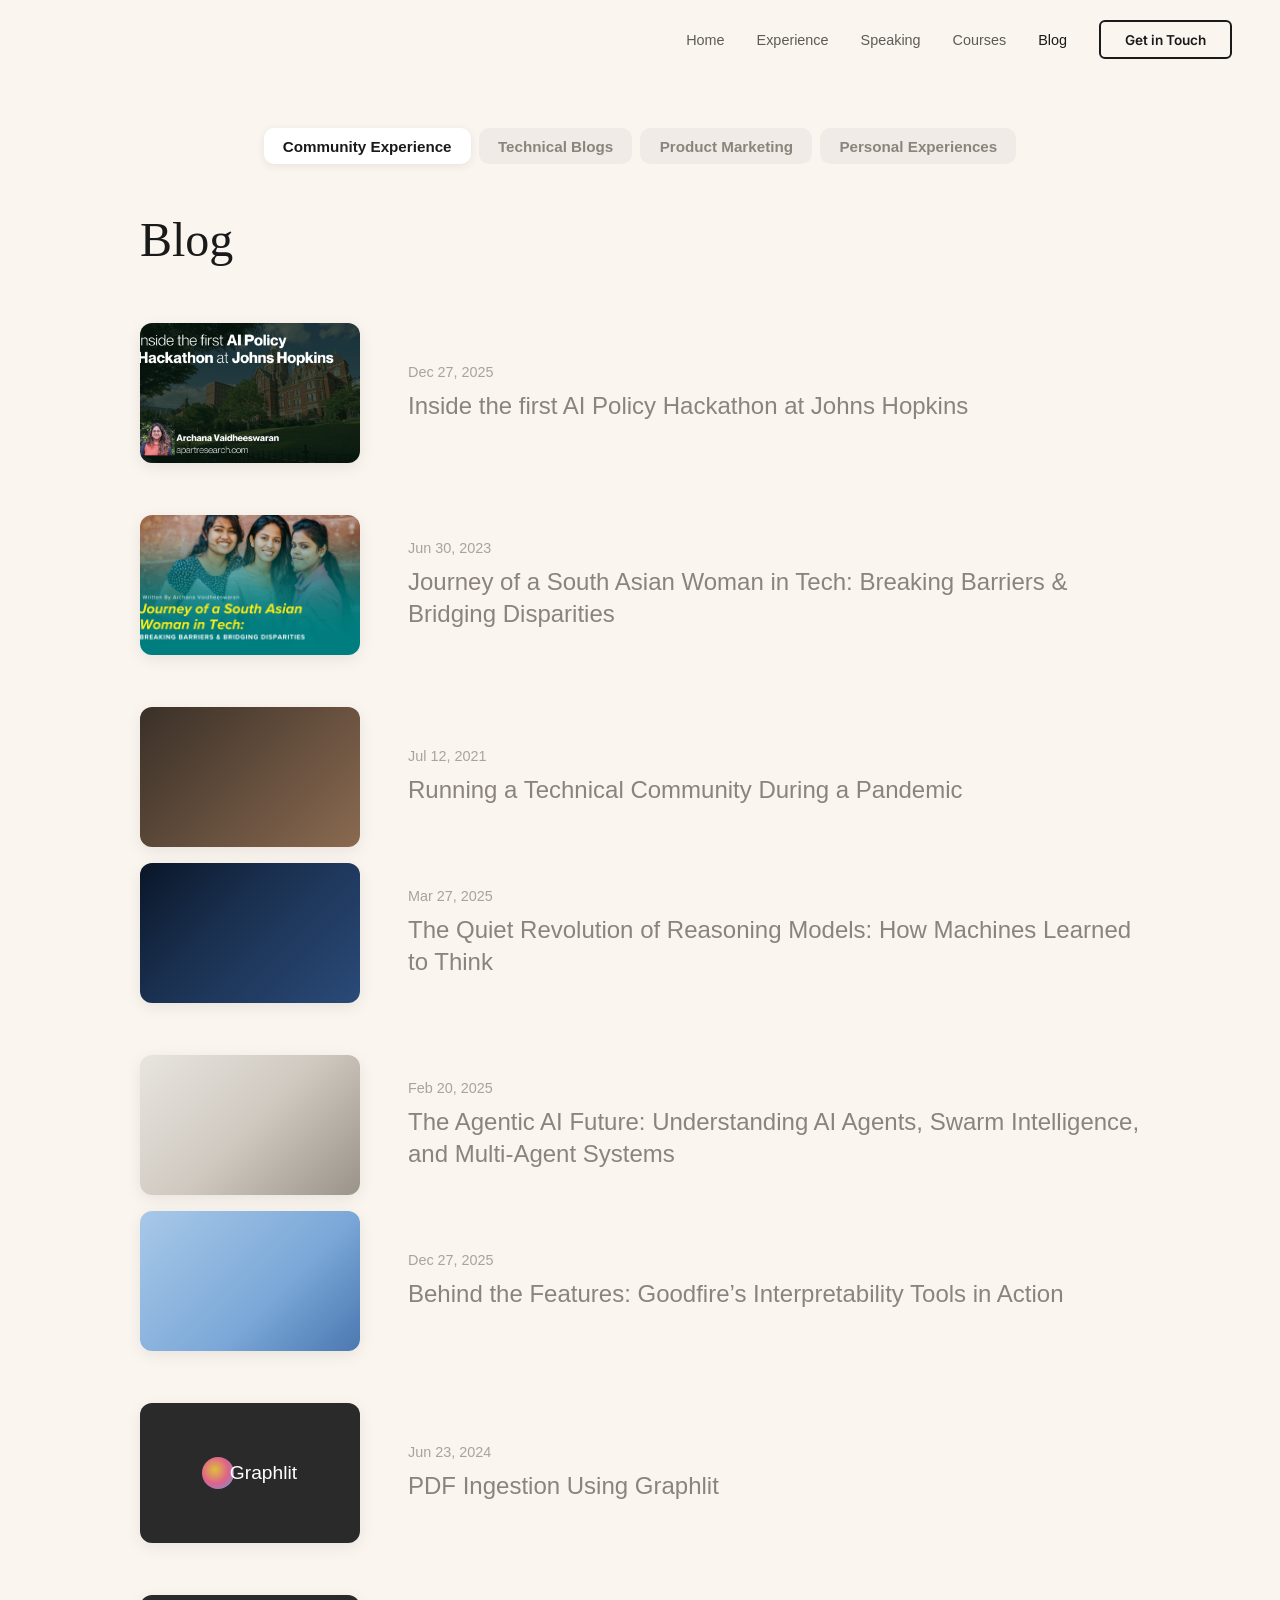
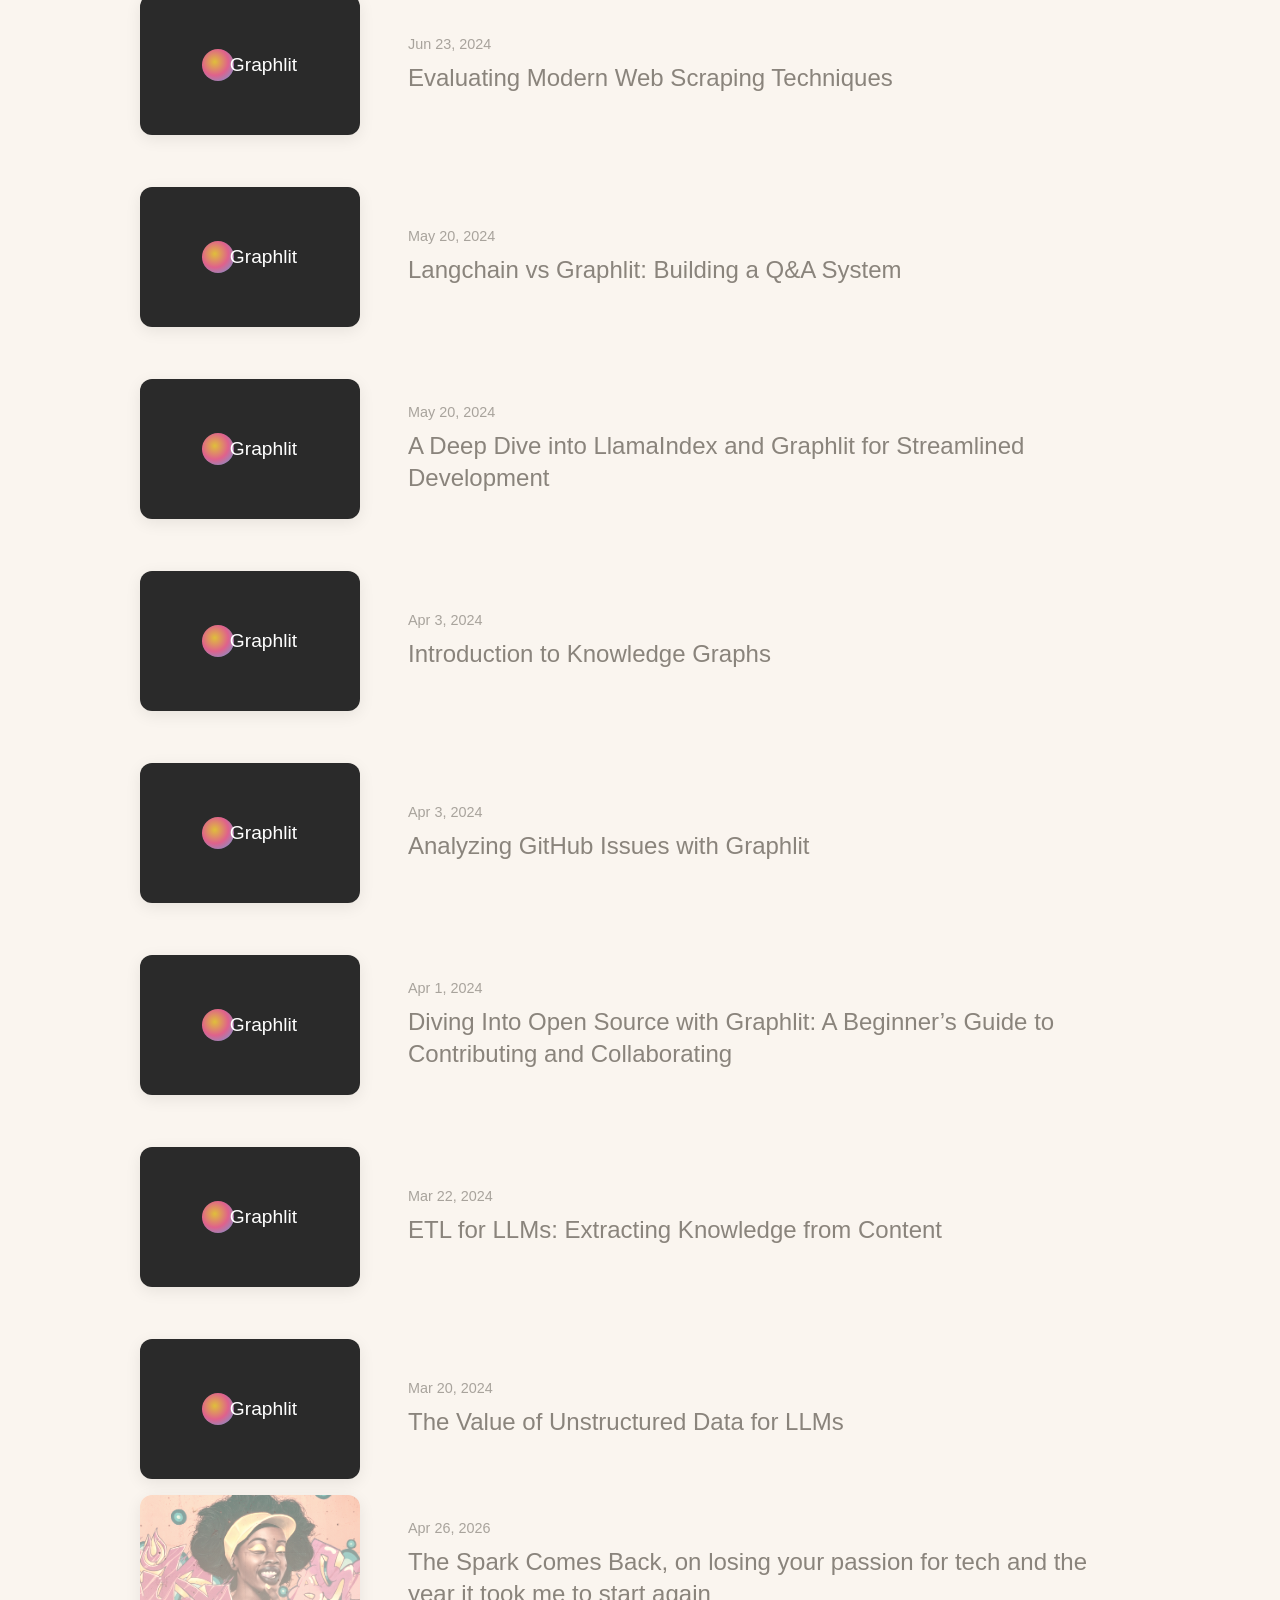
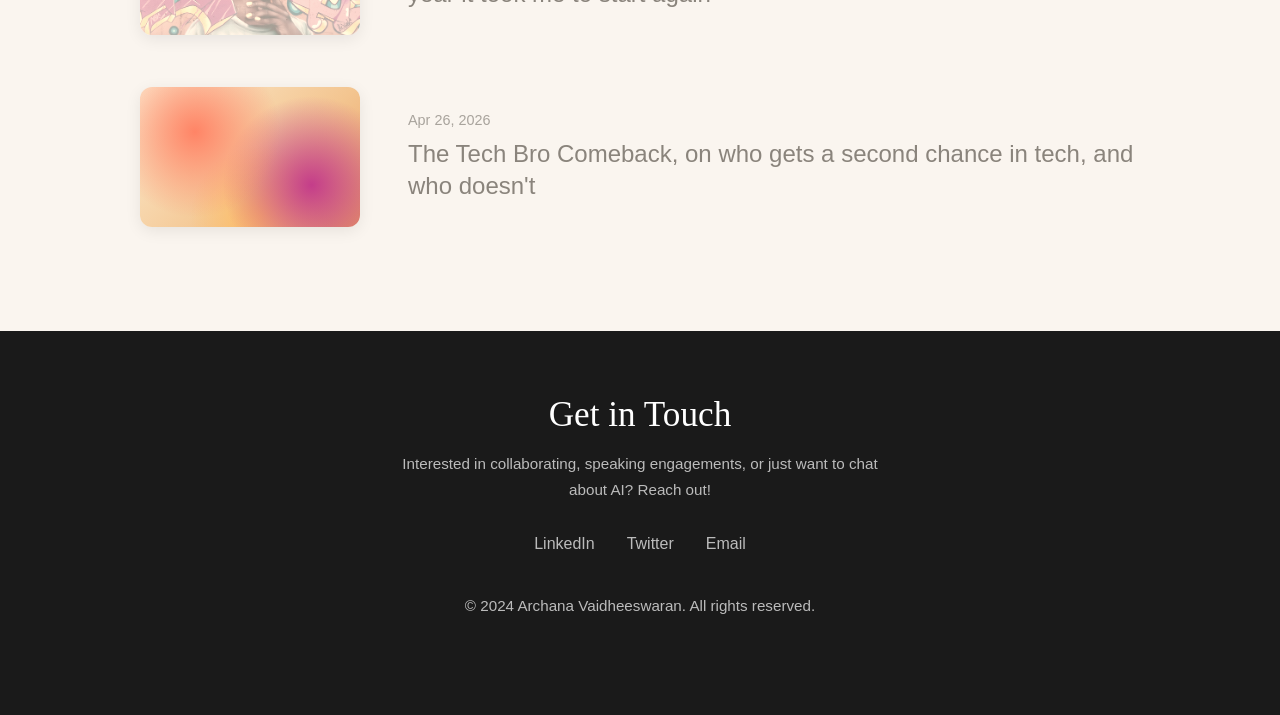
==== blog/index.html @ 6f227dc5 "Add 'The Spark Comes Back' personal essay with faded Rihanna bg - New blog post at /blog/the-spark-c" ====
<!DOCTYPE html>
<html lang="en">
<head>
  <meta charset="UTF-8" />
  <meta name="viewport" content="width=device-width, initial-scale=1.0" />
  <title>Blog — Archana Vaidheeswaran</title>
  <link rel="preconnect" href="https://fonts.googleapis.com" />
  <link rel="preconnect" href="https://fonts.gstatic.com" crossorigin />
  <link rel="preconnect" href="https://api.fontshare.com" crossorigin />
  <link href="https://fonts.googleapis.com/css2?family=Inter:wght@300;400;500;600;700&display=swap" rel="stylesheet" />
  <link href="https://api.fontshare.com/v2/css?f[]=satoshi@400,500,700&f[]=recoleta@400,500&display=swap" rel="stylesheet" />
  <link rel="stylesheet" href="../styles.css" />
</head>
<body>

  <!-- ========== NAVBAR ========== -->
  <nav class="navbar">
    <div class="nav-links">
      <a href="../index.html#home">Home</a>
      <a href="../index.html#experience">Experience</a>
      <a href="../speaking/">Speaking</a>
      <a href="../courses/">Courses</a>
      <a href="./" class="active">Blog</a>
    </div>
    <a href="../index.html#contact" class="nav-cta">Get in Touch</a>
  </nav>

  <!-- ========== BLOG ========== -->
  <section id="blog" class="blog-section blog-page">
    <div class="blog-inner">

      <!-- Category tabs -->
      <div class="blog-tabs">
        <button class="blog-tab active" data-category="community">Community Experience</button>
        <button class="blog-tab" data-category="technical">Technical Blogs</button>
        <button class="blog-tab" data-category="product">Product Marketing</button>
        <button class="blog-tab" data-category="personal">Personal Experiences</button>
      </div>

      <h1 class="section-title blog-title">Blog</h1>

      <!-- COMMUNITY EXPERIENCE -->
      <div class="blog-list blog-category" data-category="community">
        <a href="./inside-the-first-ai-policy-hackathon-at-johns-hopkins/" class="blog-item">
          <div class="blog-thumb blog-thumb-1" style="background-image: url('../images/blog/ai_policy/1.avif'); background-size: cover; background-position: center;"></div>
          <div class="blog-content">
            <div class="blog-date">Dec 27, 2025</div>
            <h3 class="blog-heading">Inside the first AI Policy Hackathon at Johns Hopkins</h3>
          </div>
        </a>
        <a href="./south-asian-woman-in-tech/" class="blog-item">
          <div class="blog-thumb blog-thumb-2" style="background-image: url('../images/blog/southasian/1.avif'); background-size: cover; background-position: center;"></div>
          <div class="blog-content">
            <div class="blog-date">Jun 30, 2023</div>
            <h3 class="blog-heading">Journey of a South Asian Woman in Tech: Breaking Barriers &amp; Bridging Disparities</h3>
          </div>
        </a>
        <a href="https://www.varchana.com/blog/running-a-technical-community-during-a-pandemic" target="_blank" rel="noopener" class="blog-item">
          <div class="blog-thumb blog-thumb-5"></div>
          <div class="blog-content">
            <div class="blog-date">Jul 12, 2021</div>
            <h3 class="blog-heading">Running a Technical Community During a Pandemic</h3>
          </div>
        </a>
      </div>

      <!-- TECHNICAL BLOGS -->
      <div class="blog-list blog-category" data-category="technical" hidden>
        <a href="#" class="blog-item">
          <div class="blog-thumb blog-thumb-tech-1"></div>
          <div class="blog-content">
            <div class="blog-date">Mar 27, 2025</div>
            <h3 class="blog-heading">The Quiet Revolution of Reasoning Models: How Machines Learned to Think</h3>
          </div>
        </a>
        <a href="#" class="blog-item">
          <div class="blog-thumb blog-thumb-tech-2"></div>
          <div class="blog-content">
            <div class="blog-date">Feb 20, 2025</div>
            <h3 class="blog-heading">The Agentic AI Future: Understanding AI Agents, Swarm Intelligence, and Multi-Agent Systems</h3>
          </div>
        </a>
      </div>

      <!-- PRODUCT MARKETING -->
      <div class="blog-list blog-category" data-category="product" hidden>
        <a href="#" class="blog-item">
          <div class="blog-thumb blog-thumb-goodfire"></div>
          <div class="blog-content">
            <div class="blog-date">Dec 27, 2025</div>
            <h3 class="blog-heading">Behind the Features: Goodfire&rsquo;s Interpretability Tools in Action</h3>
          </div>
        </a>
        <a href="#" class="blog-item">
          <div class="blog-thumb blog-thumb-graphlit"></div>
          <div class="blog-content">
            <div class="blog-date">Jun 23, 2024</div>
            <h3 class="blog-heading">PDF Ingestion Using Graphlit</h3>
          </div>
        </a>
        <a href="#" class="blog-item">
          <div class="blog-thumb blog-thumb-graphlit"></div>
          <div class="blog-content">
            <div class="blog-date">Jun 23, 2024</div>
            <h3 class="blog-heading">Evaluating Modern Web Scraping Techniques</h3>
          </div>
        </a>
        <a href="#" class="blog-item">
          <div class="blog-thumb blog-thumb-graphlit"></div>
          <div class="blog-content">
            <div class="blog-date">May 20, 2024</div>
            <h3 class="blog-heading">Langchain vs Graphlit: Building a Q&amp;A System</h3>
          </div>
        </a>
        <a href="#" class="blog-item">
          <div class="blog-thumb blog-thumb-graphlit"></div>
          <div class="blog-content">
            <div class="blog-date">May 20, 2024</div>
            <h3 class="blog-heading">A Deep Dive into LlamaIndex and Graphlit for Streamlined Development</h3>
          </div>
        </a>
        <a href="#" class="blog-item">
          <div class="blog-thumb blog-thumb-graphlit"></div>
          <div class="blog-content">
            <div class="blog-date">Apr 3, 2024</div>
            <h3 class="blog-heading">Introduction to Knowledge Graphs</h3>
          </div>
        </a>
        <a href="#" class="blog-item">
          <div class="blog-thumb blog-thumb-graphlit"></div>
          <div class="blog-content">
            <div class="blog-date">Apr 3, 2024</div>
            <h3 class="blog-heading">Analyzing GitHub Issues with Graphlit</h3>
          </div>
        </a>
        <a href="#" class="blog-item">
          <div class="blog-thumb blog-thumb-graphlit"></div>
          <div class="blog-content">
            <div class="blog-date">Apr 1, 2024</div>
            <h3 class="blog-heading">Diving Into Open Source with Graphlit: A Beginner&rsquo;s Guide to Contributing and Collaborating</h3>
          </div>
        </a>
        <a href="#" class="blog-item">
          <div class="blog-thumb blog-thumb-graphlit"></div>
          <div class="blog-content">
            <div class="blog-date">Mar 22, 2024</div>
            <h3 class="blog-heading">ETL for LLMs: Extracting Knowledge from Content</h3>
          </div>
        </a>
        <a href="#" class="blog-item">
          <div class="blog-thumb blog-thumb-graphlit"></div>
          <div class="blog-content">
            <div class="blog-date">Mar 20, 2024</div>
            <h3 class="blog-heading">The Value of Unstructured Data for LLMs</h3>
          </div>
        </a>
      </div>

      <!-- PERSONAL EXPERIENCES -->
      <div class="blog-list blog-category" data-category="personal" hidden>
        <a href="./the-spark-comes-back/" class="blog-item">
          <div class="blog-thumb blog-thumb-rihanna"></div>
          <div class="blog-content">
            <div class="blog-date">Apr 26, 2026</div>
            <h3 class="blog-heading">The Spark Comes Back, on losing your passion for tech and the year it took me to start again</h3>
          </div>
        </a>
        <a href="./the-tech-bro-comeback/" class="blog-item">
          <div class="blog-thumb blog-thumb-techbro"></div>
          <div class="blog-content">
            <div class="blog-date">Apr 26, 2026</div>
            <h3 class="blog-heading">The Tech Bro Comeback, on who gets a second chance in tech, and who doesn't</h3>
          </div>
        </a>
      </div>

    </div>
  </section>

  <!-- ========== FOOTER ========== -->
  <footer id="contact" class="footer">
    <div class="footer-inner">
      <h2>Get in Touch</h2>
      <p>Interested in collaborating, speaking engagements, or just want to chat about AI? Reach out!</p>
      <div class="footer-links">
        <a href="#">LinkedIn</a>
        <a href="#">Twitter</a>
        <a href="#">Email</a>
      </div>
      <p class="footer-copy">&copy; 2024 Archana Vaidheeswaran. All rights reserved.</p>
    </div>
  </footer>

  <script>
    // Blog category tab switching
    (function () {
      const tabs = document.querySelectorAll('.blog-tab');
      const lists = document.querySelectorAll('.blog-category');
      tabs.forEach(tab => {
        tab.addEventListener('click', () => {
          const cat = tab.dataset.category;
          tabs.forEach(t => t.classList.toggle('active', t === tab));
          lists.forEach(list => {
            if (list.dataset.category === cat) {
              list.removeAttribute('hidden');
            } else {
              list.setAttribute('hidden', '');
            }
          });
        });
      });
    })();
  </script>
</body>
</html>
---- styles.css ----
/* ===========================
   RESET & BASE
   =========================== */
*, *::before, *::after {
  margin: 0;
  padding: 0;
  box-sizing: border-box;
}

:root {
  --font-serif: 'Recoleta', Georgia, serif;
  --font-sans: 'Satoshi', -apple-system, BlinkMacSystemFont, sans-serif;
  --font-ui: 'Inter', -apple-system, BlinkMacSystemFont, sans-serif;
  --color-dark: #1a1a1a;
  --color-text: #555;
  --color-light: #f5f0eb;
  --color-white: #fff;
  --color-purple: #e8d5f5;
  --color-blue: #d5eaf5;
  --color-peach: #f5e0d5;
  --color-green: #d5f5e0;
  --radius: 24px;
  --radius-sm: 16px;
}

html {
  scroll-behavior: smooth;
  font-size: 16px;
}

body {
  font-family: var(--font-sans);
  color: var(--color-dark);
  background: var(--color-white);
  overflow-x: hidden;
  -webkit-font-smoothing: antialiased;
}

h1, h2, h3 {
  font-family: var(--font-serif);
  font-weight: 400;
}

a {
  text-decoration: none;
  color: inherit;
}

img {
  max-width: 100%;
  height: auto;
  display: block;
}

/* ===========================
   NAVBAR
   =========================== */
.navbar {
  position: fixed;
  top: 0;
  left: 0;
  right: 0;
  z-index: 1000;
  display: flex;
  align-items: center;
  justify-content: flex-end;
  gap: 2rem;
  padding: 1.25rem 3rem;
  background: transparent;
  backdrop-filter: none;
  -webkit-backdrop-filter: none;
  border-bottom: none;
  transition: background 0.3s ease, backdrop-filter 0.3s ease, box-shadow 0.3s ease;
}

.navbar.scrolled {
  background: rgba(250, 245, 239, 0.92);
  backdrop-filter: blur(20px);
  -webkit-backdrop-filter: blur(20px);
}

.nav-links {
  display: flex;
  gap: 2rem;
}

.nav-links a {
  font-size: 0.9rem;
  font-weight: 500;
  color: var(--color-dark);
  opacity: 0.7;
  transition: opacity 0.3s;
}

.nav-links a:hover,
.nav-links a.active {
  opacity: 1;
}

.nav-cta {
  font-family: var(--font-ui);
  font-size: 0.85rem;
  font-weight: 600;
  padding: 0.6rem 1.5rem;
  border: 2px solid var(--color-dark);
  border-radius: 6px;
  transition: all 0.3s;
}

.nav-cta:hover {
  background: var(--color-dark);
  color: var(--color-white);
}

/* ===========================
   HERO
   =========================== */
.hero {
  position: relative;
  display: flex;
  align-items: center;
  justify-content: center;
  min-height: 100vh;
  padding: 10rem 3rem 6rem;
  background: radial-gradient(ellipse at 65% 50%, #fdf6ee 0%, #f7e9d8 45%, #eddcc8 100%);
  overflow: hidden;
}

.hero-blob {
  position: absolute;
  top: 50%;
  left: 50%;
  width: 520px;
  height: 520px;
  background: radial-gradient(circle at 35% 35%, #1a1a1a 0%, #2a2a2a 45%, rgba(26,26,26,0.6) 70%, rgba(26,26,26,0) 100%);
  border-radius: 50%;
  filter: blur(90px);
  opacity: 0.22;
  pointer-events: none;
  z-index: 0;
  animation: blob-drift 18s ease-in-out infinite;
  will-change: transform;
}

@keyframes blob-drift {
  0%   { transform: translate(-60%, -55%) scale(1); }
  20%  { transform: translate(-20%, -75%) scale(1.1); }
  40%  { transform: translate(-85%, -30%) scale(0.95); }
  60%  { transform: translate(-10%, -25%) scale(1.15); }
  80%  { transform: translate(-75%, -80%) scale(1); }
  100% { transform: translate(-60%, -55%) scale(1); }
}

.hero-inner {
  position: relative;
  z-index: 1;
  max-width: 1180px;
  width: 100%;
  display: flex;
  align-items: center;
  gap: 5rem;
}

.hero-text {
  flex: 1;
  min-width: 0;
}

.hero-text h1 {
  font-size: 3.2rem;
  line-height: 1.15;
  margin-bottom: 1.75rem;
  color: var(--color-dark);
}

.hero-bio {
  font-size: 1.02rem;
  line-height: 1.75;
  color: #6a645c;
  margin-bottom: 1.25rem;
  max-width: 560px;
}

.hero-bio strong {
  color: var(--color-dark);
  font-weight: 600;
}

.hero-photo-wrapper {
  flex-shrink: 0;
}

.hero-photo-card {
  position: relative;
  width: 320px;
  background: var(--color-white);
  border-radius: var(--radius);
  padding: 10px;
  box-shadow: 0 24px 64px rgba(0,0,0,0.10), 0 4px 16px rgba(0,0,0,0.05);
}

.hero-photo {
  width: 100%;
  height: 400px;
  object-fit: cover;
  object-position: center top;
  border-radius: var(--radius-sm);
  display: block;
}

.status-badge {
  position: absolute;
  bottom: 22px;
  right: 18px;
  display: flex;
  align-items: center;
  gap: 0.45rem;
  padding: 0.45rem 0.9rem;
  background: var(--color-white);
  border-radius: 20px;
  font-size: 0.8rem;
  font-weight: 500;
  color: var(--color-dark);
  box-shadow: 0 4px 18px rgba(0,0,0,0.12);
  white-space: nowrap;
}

.status-dot {
  width: 9px;
  height: 9px;
  background: #2ecc71;
  border-radius: 50%;
  display: inline-block;
  flex-shrink: 0;
  animation: pulse-dot 2s infinite;
}

@keyframes pulse-dot {
  0%, 100% { opacity: 1; transform: scale(1); }
  50% { opacity: 0.6; transform: scale(1.3); }
}

/* ===========================
   LOGO MARQUEE
   =========================== */
.logo-marquee {
  padding: 3rem 0 2.5rem;
  background: linear-gradient(180deg, #ede0d4 0%, #f5f0eb 100%);
  overflow: hidden;
}

.marquee-heading {
  text-align: center;
  font-family: var(--font-sans);
  font-size: 0.85rem;
  font-weight: 600;
  letter-spacing: 0.12em;
  text-transform: uppercase;
  color: #888;
  margin-bottom: 2rem;
}

.marquee-track {
  display: flex;
  width: max-content;
  animation: marquee-scroll 35s linear infinite;
}

.marquee-logos {
  display: flex;
  align-items: center;
  gap: 4rem;
  padding: 0 2rem;
}

.marquee-logos img {
  height: 50px;
  width: auto;
  opacity: 0.6;
  filter: grayscale(30%);
  transition: opacity 0.3s;
}

.marquee-logos img.logo-lg {
  height: 80px;
}

.marquee-logos img:hover {
  opacity: 1;
  filter: grayscale(0);
}

@keyframes marquee-scroll {
  0% { transform: translateX(0); }
  100% { transform: translateX(-50%); }
}

/* ===========================
   SECTION TITLE
   =========================== */
.section-title {
  text-align: center;
  font-size: 2.8rem;
  margin-bottom: 3rem;
  color: var(--color-dark);
}

/* ===========================
   EXPERIENCE SECTION
   =========================== */
.experience-section {
  padding: 6rem 3rem;
  background: #faf5ef;
}

.experience-inner {
  max-width: 1000px;
  margin: 0 auto;
}

.experience-title {
  text-align: left;
  font-size: 3rem;
  margin-bottom: 3rem;
}

.experience-list {
  display: flex;
  flex-direction: column;
}

.experience-row {
  display: flex;
  justify-content: space-between;
  align-items: center;
  gap: 2rem;
  padding: 1.75rem 0;
  border-bottom: 1px solid rgba(0, 0, 0, 0.08);
}

.experience-row:first-child {
  border-top: 1px solid rgba(0, 0, 0, 0.08);
}

.experience-role {
  font-family: var(--font-serif);
  font-size: 1.9rem;
  font-weight: 400;
  color: #8a847c;
  line-height: 1.2;
}

.experience-company {
  text-align: right;
}

.company-name {
  font-family: var(--font-serif);
  font-size: 1.9rem;
  font-weight: 400;
  color: #8a847c;
  line-height: 1.2;
}

.company-date {
  font-family: var(--font-sans);
  font-size: 0.85rem;
  color: #b3ada5;
  margin-top: 0.4rem;
}

/* ===========================
   AWARDS SECTION
   =========================== */
.awards-section {
  padding: 5rem 3rem;
  background: #f2f2f2;
}

.awards-grid {
  display: grid;
  grid-template-columns: repeat(3, 1fr);
  gap: 1.5rem;
  max-width: 1080px;
  margin: 0 auto;
}

.award-card {
  background: var(--color-white);
  border-radius: 22px;
  padding: 1.25rem 1.25rem 1.75rem;
  box-shadow: 0 2px 18px rgba(0,0,0,0.06);
  transition: transform 0.4s cubic-bezier(0.25, 0.46, 0.45, 0.94), box-shadow 0.4s;
  display: flex;
  flex-direction: column;
}

.award-card:hover {
  transform: translateY(-4px);
  box-shadow: 0 8px 30px rgba(0,0,0,0.1);
}

.award-img-wrapper {
  border-radius: 16px;
  overflow: hidden;
  margin-bottom: 1.5rem;
}

.award-img-wrapper img {
  width: 100%;
  height: 240px;
  object-fit: cover;
  transition: transform 0.5s;
}

.award-card:hover .award-img-wrapper img {
  transform: scale(1.03);
}

.award-card h3 {
  font-family: var(--font-serif);
  font-size: 1.7rem;
  font-weight: 400;
  margin-bottom: 1rem;
  line-height: 1.2;
  padding: 0 0.25rem;
  color: var(--color-dark);
}

.award-card p {
  font-family: var(--font-sans);
  font-size: 0.95rem;
  font-weight: 400;
  line-height: 1.6;
  color: #888;
  margin-bottom: 1.5rem;
  padding: 0 0.25rem;
  flex: 1;
}

.btn-dark {
  display: inline-block;
  padding: 0.6rem 1.4rem;
  background: var(--color-dark);
  color: var(--color-white);
  border-radius: 8px;
  font-family: var(--font-ui);
  font-size: 0.8rem;
  font-weight: 600;
  transition: all 0.3s;
  margin: 0 0.25rem;
}

.btn-dark:hover {
  background: #333;
  transform: translateY(-2px);
}

/* ===========================
   STACKING CARDS SECTION
   =========================== */
.stacking-section {
  padding: 6rem 0 2rem;
  position: relative;
}

.stacking-cards {
  max-width: 1100px;
  margin: 0 auto;
  position: relative;
}

/* Each card gets generous margin-bottom so there is enough scroll distance
   for the card to "live" at its sticky position before the next card arrives */
.stack-card {
  position: sticky;
  padding: 0 3rem;
  margin-bottom: 20vh;
  transform-origin: center top;
  will-change: transform, opacity;
}

/* Last card rests normally */
.stack-card:last-child {
  margin-bottom: 4rem;
}

/* Each subsequent card sticks slightly lower, peeking below the previous.
   Higher data-index = higher z-index so later cards overlap earlier ones. */
.stack-card[data-index="0"] { z-index: 4; top: 80px; }
.stack-card[data-index="1"] { z-index: 5; top: 110px; }
.stack-card[data-index="2"] { z-index: 6; top: 140px; }
.stack-card[data-index="3"] { z-index: 7; top: 170px; }

.stack-card-inner {
  border-radius: var(--radius);
  padding: 3rem;
  min-height: 380px;
  display: flex;
  align-items: center;
  box-shadow: 0 10px 50px rgba(0,0,0,0.08), 0 2px 12px rgba(0,0,0,0.04);
  /* JS drives transform/opacity via rAF, but we want smooth interpolation */
  transition: box-shadow 0.3s;
}

.stack-card:hover .stack-card-inner {
  box-shadow: 0 16px 60px rgba(0,0,0,0.12), 0 4px 16px rgba(0,0,0,0.06);
}

.card-purple {
  background: linear-gradient(135deg, #e8d5f5 0%, #d9c2ea 50%, #c9aedd 100%);
}

.card-blue {
  background: linear-gradient(135deg, #d5eaf5 0%, #bddcef 50%, #a8ceea 100%);
}

.card-peach {
  background: linear-gradient(135deg, #f5e0d5 0%, #f0d0c0 50%, #ebc0ab 100%);
}

.card-green {
  background: linear-gradient(135deg, #d5f5e0 0%, #bde8cc 50%, #a5dbb8 100%);
}

.stack-card-content {
  display: flex;
  gap: 3rem;
  align-items: center;
  width: 100%;
}

.stack-card-text {
  flex: 1;
}

.stack-card-text h3 {
  font-size: 1.8rem;
  margin-bottom: 1rem;
}

.stack-card-text p {
  font-size: 0.95rem;
  line-height: 1.7;
  color: rgba(26, 26, 26, 0.7);
  margin-bottom: 1.5rem;
  max-width: 420px;
}

.stack-card-media {
  flex-shrink: 0;
  width: 380px;
}

.newsletter-img-placeholder {
  border-radius: var(--radius-sm);
  overflow: hidden;
  margin-bottom: 1.25rem;
  box-shadow: 0 8px 30px rgba(0,0,0,0.1);
}

.newsletter-img-placeholder img {
  width: 100%;
  height: 220px;
  object-fit: cover;
}

.newsletter-stats {
  display: flex;
  gap: 2.5rem;
  align-items: flex-end;
}

.stat {
  display: flex;
  flex-direction: column;
}

.stat-number {
  font-size: 2.2rem;
  font-weight: 700;
  color: var(--color-dark);
  line-height: 1;
}

.stat-label {
  font-size: 0.85rem;
  color: var(--color-text);
  margin-top: 0.25rem;
}

/* ===========================
   SPEAKING SECTION
   =========================== */
.speaking-section {
  padding: 5rem 3rem;
  background: var(--color-white);
}

.speaking-grid {
  display: grid;
  grid-template-columns: repeat(3, 1fr);
  gap: 2rem;
  max-width: 1100px;
  margin: 0 auto;
}

.speaking-card {
  border-radius: var(--radius);
  overflow: hidden;
  background: var(--color-white);
  box-shadow: 0 4px 20px rgba(0,0,0,0.06);
  transition: transform 0.4s cubic-bezier(0.25, 0.46, 0.45, 0.94), box-shadow 0.4s;
}

.speaking-card:hover {
  transform: translateY(-6px);
  box-shadow: 0 12px 40px rgba(0,0,0,0.1);
}

.speaking-card img {
  width: 100%;
  height: 200px;
  object-fit: cover;
}

.speaking-info {
  padding: 1.25rem;
}

.speaking-info h4 {
  font-family: var(--font-sans);
  font-size: 1rem;
  font-weight: 600;
  margin-bottom: 0.4rem;
  line-height: 1.3;
}

.speaking-info p {
  font-size: 0.85rem;
  color: var(--color-text);
}

/* ===========================
   HOMEPAGE SPEAKING (Horizontal timeline)
   =========================== */
.home-speaking {
  padding: 6rem 0 5rem;
  background: linear-gradient(180deg, #faf5ef 0%, #f0e3cf 100%);
  overflow: hidden;
}

.home-speaking-header {
  max-width: 1180px;
  margin: 0 auto 3rem;
  padding: 0 3rem;
  display: flex;
  align-items: flex-end;
  justify-content: space-between;
  gap: 2rem;
}

.home-speaking-header h2 {
  font-family: var(--font-serif);
  font-size: 2.8rem;
  font-weight: 400;
  line-height: 1.1;
  margin-bottom: 0.65rem;
  letter-spacing: -0.01em;
  color: var(--color-dark);
}

.home-speaking-sub {
  font-family: var(--font-sans);
  font-size: 1rem;
  line-height: 1.6;
  color: #6a645c;
  max-width: 520px;
}

.home-speaking-link {
  font-family: var(--font-ui);
  font-size: 0.85rem;
  font-weight: 500;
  letter-spacing: 0.02em;
  color: var(--color-dark);
  border-bottom: 2px solid var(--color-dark);
  padding-bottom: 3px;
  white-space: nowrap;
  transition: transform 0.3s ease, opacity 0.3s ease;
}

.home-speaking-link:hover {
  transform: translateX(4px);
  opacity: 0.75;
}

.home-speaking-scroller {
  position: relative;
  padding: 0 3rem;
  overflow-x: auto;
  overflow-y: hidden;
  scroll-snap-type: x proximity;
  -webkit-overflow-scrolling: touch;
  padding-bottom: 1.5rem;
}

.home-speaking-scroller::-webkit-scrollbar {
  height: 6px;
}

.home-speaking-scroller::-webkit-scrollbar-track {
  background: rgba(0, 0, 0, 0.05);
  border-radius: 3px;
  margin: 0 3rem;
}

.home-speaking-scroller::-webkit-scrollbar-thumb {
  background: rgba(31, 28, 24, 0.25);
  border-radius: 3px;
  transition: background 0.2s ease;
}

.home-speaking-scroller::-webkit-scrollbar-thumb:hover {
  background: rgba(31, 28, 24, 0.5);
}

.home-speaking-track {
  display: inline-flex;
  align-items: stretch;
  gap: 1.75rem;
  position: relative;
  padding: 4.5rem 0 1rem;
}

/* The horizontal rail running across the top of the cards */
.home-speaking-track::before {
  content: '';
  position: absolute;
  top: 38px;
  left: 0;
  right: 0;
  height: 2px;
  background: linear-gradient(90deg,
    #aae3b8 0%,
    #aacfe5 22%,
    #c4dccc 45%,
    #ccbfdf 65%,
    #f3d3b8 82%,
    #c5e1c2 100%);
  border-radius: 2px;
  opacity: 0.6;
  z-index: 1;
}

.htime-item {
  flex-shrink: 0;
  width: 360px;
  scroll-snap-align: start;
  display: flex;
  flex-direction: column;
  position: relative;
  text-decoration: none;
  color: inherit;
  transition: transform 0.3s ease;
}

.htime-item:hover {
  transform: translateY(-6px);
}

.htime-marker {
  position: absolute;
  top: -34px;
  left: 50%;
  transform: translateX(-50%);
  font-family: var(--font-serif);
  font-size: 1.3rem;
  font-weight: 500;
  background: #faf5ef;
  padding: 0 0.9rem;
  z-index: 3;
  color: var(--color-dark);
  letter-spacing: -0.01em;
}

.htime-node {
  position: absolute;
  top: 30px;
  left: 50%;
  transform: translateX(-50%);
  width: 16px;
  height: 16px;
  border-radius: 50%;
  background: #faf5ef;
  border: 3px solid var(--color-dark);
  box-shadow: 0 0 0 4px #faf5ef;
  z-index: 2;
  transition: background 0.3s ease, transform 0.3s ease;
}

.htime-item:hover .htime-node {
  background: var(--color-dark);
  transform: translateX(-50%) scale(1.15);
}

.htime-card {
  display: flex;
  flex-direction: column;
  flex: 1;
  background: linear-gradient(125deg, #f5f8f0 0%, #e3f0e1 55%, #c5e1c2 100%);
  border-radius: 24px;
  padding: 1.75rem;
  box-shadow: 0 8px 30px rgba(0, 0, 0, 0.06);
  transition: box-shadow 0.3s ease;
}

.htime-item:hover .htime-card {
  box-shadow: 0 16px 45px rgba(0, 0, 0, 0.12);
}

.htime-card--lavender { background: linear-gradient(120deg, #dac8eb 0%, #ccbfdf 40%, #c2c8d2 70%, #b5d3be 100%); }
.htime-card--peach    { background: linear-gradient(120deg, #fadbc1 0%, #f3d3b8 35%, #d8d8b8 70%, #c5dbb8 100%); }
.htime-card--mint     { background: linear-gradient(125deg, #b8edc7 0%, #aae3b8 50%, #9bd9aa 100%); }
.htime-card--lilac    { background: linear-gradient(120deg, #e2d3ea 0%, #ddd0e8 35%, #d3d4dd 65%, #c4dccc 100%); }
.htime-card--sky      { background: linear-gradient(125deg, #c5dff2 0%, #b8d8ec 50%, #aacfe5 100%); }

.htime-card-image {
  border-radius: 14px;
  overflow: hidden;
  height: 180px;
  margin-bottom: 1.25rem;
  box-shadow: 0 4px 14px rgba(0, 0, 0, 0.08);
}

.htime-card-image img {
  width: 100%;
  height: 100%;
  object-fit: cover;
  display: block;
  transition: transform 0.5s ease;
}

.htime-item:hover .htime-card-image img {
  transform: scale(1.04);
}

.htime-card h3 {
  font-family: var(--font-serif);
  font-size: 1.35rem;
  font-weight: 400;
  line-height: 1.25;
  color: var(--color-dark);
  margin-bottom: 0.7rem;
  letter-spacing: -0.01em;
}

.htime-card p {
  font-family: var(--font-sans);
  font-size: 0.88rem;
  line-height: 1.55;
  color: #4a463f;
  margin-bottom: 1.25rem;
  display: -webkit-box;
  -webkit-line-clamp: 3;
  -webkit-box-orient: vertical;
  overflow: hidden;
}

.htime-card-meta {
  display: flex;
  gap: 1.75rem;
  margin-top: auto;
  padding-top: 0.75rem;
  border-top: 1px solid rgba(31, 28, 24, 0.08);
  font-family: var(--font-sans);
}

.htime-card-meta > div {
  flex: 1;
}

.htime-card-meta span {
  font-size: 0.72rem;
  color: #6a645c;
  letter-spacing: 0.02em;
}

.htime-card-meta strong {
  display: block;
  margin-top: 0.2rem;
  font-family: var(--font-serif);
  font-size: 1.05rem;
  font-weight: 400;
  color: var(--color-dark);
  letter-spacing: -0.01em;
}

@media (max-width: 900px) {
  .home-speaking {
    padding: 4rem 0 3.5rem;
  }
  .home-speaking-header {
    padding: 0 1.5rem;
    flex-direction: column;
    align-items: flex-start;
    gap: 0.75rem;
    margin-bottom: 2rem;
  }
  .home-speaking-header h2 {
    font-size: 2rem;
  }
  .home-speaking-sub {
    font-size: 0.92rem;
  }
  .home-speaking-scroller {
    padding: 0 1.5rem;
    padding-bottom: 1rem;
  }
  .home-speaking-track {
    gap: 1.25rem;
    padding: 4rem 0 0.5rem;
  }
  .home-speaking-track::before {
    top: 32px;
  }
  .htime-item {
    width: 290px;
  }
  .htime-marker {
    font-size: 1.1rem;
    top: -28px;
  }
  .htime-node {
    top: 24px;
    width: 13px;
    height: 13px;
  }
  .htime-card {
    padding: 1.4rem;
    border-radius: 20px;
  }
  .htime-card-image {
    height: 150px;
  }
  .htime-card h3 {
    font-size: 1.15rem;
  }
  .htime-card p {
    font-size: 0.84rem;
  }
  .htime-card-meta strong {
    font-size: 0.95rem;
  }
}

/* ===========================
   COURSES PAGE (reuses .speaking-feature)
   =========================== */
.courses-stack {
  display: flex;
  flex-direction: column;
  gap: 2rem;
  margin-bottom: 3rem;
}

.courses-catalog-cta {
  margin-top: 1rem;
  padding: 3.5rem 2.5rem;
  background: linear-gradient(135deg, #1f1c18 0%, #3d3832 100%);
  color: #faf5ef;
  border-radius: 28px;
  text-align: center;
  box-shadow: 0 20px 50px -15px rgba(31, 28, 24, 0.25);
}

.courses-catalog-cta h3 {
  font-family: var(--font-serif);
  font-size: 2rem;
  font-weight: 400;
  line-height: 1.2;
  margin-bottom: 0.8rem;
  color: #faf5ef;
  letter-spacing: -0.01em;
}

.courses-catalog-cta p {
  font-family: var(--font-sans);
  font-size: 1rem;
  line-height: 1.65;
  color: rgba(250, 245, 239, 0.78);
  max-width: 560px;
  margin: 0 auto 2rem;
}

.courses-catalog-cta-btn {
  display: inline-block;
  font-family: var(--font-ui);
  font-size: 0.92rem;
  font-weight: 600;
  letter-spacing: 0.01em;
  padding: 1rem 2.25rem;
  background: #faf5ef;
  color: #1f1c18;
  border-radius: 100px;
  text-decoration: none;
  transition: transform 0.25s ease, box-shadow 0.25s ease, background 0.25s ease;
}

.courses-catalog-cta-btn:hover {
  background: #fff;
  transform: translateY(-2px);
  box-shadow: 0 12px 28px rgba(0, 0, 0, 0.3);
}

@media (max-width: 700px) {
  .courses-catalog-cta {
    padding: 2.5rem 1.75rem;
    border-radius: 22px;
  }
  .courses-catalog-cta h3 {
    font-size: 1.5rem;
  }
  .courses-catalog-cta p {
    font-size: 0.95rem;
    margin-bottom: 1.5rem;
  }
  .courses-catalog-cta-btn {
    padding: 0.85rem 1.75rem;
    font-size: 0.85rem;
  }
}

/* ===========================
   SPEAKING & OUTREACH (dedicated page)
   =========================== */
.speaking-feature-section {
  padding: 8rem 3rem 6rem;
  background: #faf5ef;
  min-height: 100vh;
}

.speaking-feature-inner {
  max-width: 1180px;
  margin: 0 auto;
}

.speaking-feature-heading {
  font-family: var(--font-serif);
  font-size: 3rem;
  font-weight: 400;
  color: var(--color-dark);
  margin-bottom: 3rem;
  letter-spacing: -0.01em;
}

/* ---- Timeline structure ---- */
.timeline-intro {
  font-family: var(--font-sans);
  font-size: 1.05rem;
  line-height: 1.7;
  color: #6a645c;
  max-width: 580px;
  margin: -1.5rem 0 4rem;
}

.timeline {
  list-style: none;
  padding: 0;
  margin: 0;
  position: relative;
}

/* The vertical rail running down the left */
.timeline::before {
  content: '';
  position: absolute;
  left: 80px;
  top: 12px;
  bottom: 12px;
  width: 2px;
  background: linear-gradient(180deg,
    #9bd9aa 0%,
    #aacfe5 22%,
    #c4dccc 42%,
    #b5d3be 58%,
    #d8d8b8 78%,
    #c5e1c2 100%);
  border-radius: 2px;
  opacity: 0.55;
}

.timeline-group {
  display: grid;
  grid-template-columns: 160px 1fr;
  gap: 2.5rem;
  margin-bottom: 5rem;
  position: relative;
}

.timeline-group:last-child {
  margin-bottom: 0;
}

.timeline-year {
  font-family: var(--font-serif);
  font-size: 3.4rem;
  font-weight: 400;
  color: var(--color-dark);
  line-height: 1;
  letter-spacing: -0.02em;
  position: sticky;
  top: 110px;
  align-self: start;
  padding-top: 1.5rem;
  text-align: right;
  padding-right: 2.5rem;
}

.timeline-cards {
  display: flex;
  flex-direction: column;
  gap: 2rem;
  position: relative;
}

.speaking-feature {
  display: grid;
  grid-template-columns: 1fr 1.05fr;
  gap: 3.5rem;
  background: linear-gradient(125deg, #f5f8f0 0%, #e3f0e1 55%, #c5e1c2 100%);
  border-radius: 32px;
  padding: 3rem 3rem 3rem 3.5rem;
  box-shadow: 0 10px 40px rgba(0, 0, 0, 0.06);
  position: relative;
  transition: transform 0.3s ease, box-shadow 0.3s ease;
}

.speaking-feature:hover {
  transform: translateY(-4px);
  box-shadow: 0 18px 50px rgba(0, 0, 0, 0.1);
}

/* The connecting node on the rail (only inside the timeline) */
.timeline .speaking-feature::before {
  content: '';
  position: absolute;
  left: -2.75rem;
  top: 3rem;
  width: 14px;
  height: 14px;
  border-radius: 50%;
  background: #faf5ef;
  border: 3px solid var(--color-dark);
  box-shadow: 0 0 0 4px #faf5ef;
  z-index: 2;
  transition: background 0.3s ease, transform 0.3s ease;
}

.timeline .speaking-feature.in-view::before {
  background: var(--color-dark);
  transform: scale(1.15);
}

.speaking-feature--lavender {
  background: linear-gradient(120deg, #dac8eb 0%, #ccbfdf 40%, #c2c8d2 70%, #b5d3be 100%);
}

.speaking-feature--peach {
  background: linear-gradient(120deg, #fadbc1 0%, #f3d3b8 35%, #d8d8b8 70%, #c5dbb8 100%);
}

.speaking-feature--mint {
  background: linear-gradient(125deg, #b8edc7 0%, #aae3b8 50%, #9bd9aa 100%);
}

.speaking-feature--lilac {
  background: linear-gradient(120deg, #e2d3ea 0%, #ddd0e8 35%, #d3d4dd 65%, #c4dccc 100%);
}

.speaking-feature--sky {
  background: linear-gradient(125deg, #c5dff2 0%, #b8d8ec 50%, #aacfe5 100%);
}

.speaking-feature-text p a {
  color: #2a7fd0;
  text-decoration: underline;
  text-underline-offset: 3px;
  transition: color 0.2s ease;
}

.speaking-feature-text p a:hover {
  color: #1a5fa8;
}

.speaking-feature-text {
  display: flex;
  flex-direction: column;
  padding: 1rem 0;
}

.speaking-feature-text h3 {
  font-family: var(--font-serif);
  font-size: 2.25rem;
  font-weight: 400;
  line-height: 1.2;
  color: var(--color-dark);
  margin-bottom: 1.5rem;
  letter-spacing: -0.01em;
}

.speaking-feature-text p {
  font-family: var(--font-sans);
  font-size: 1.02rem;
  line-height: 1.7;
  color: #6a645c;
  max-width: 460px;
  margin-bottom: auto;
}

.speaking-feature-cta {
  align-self: flex-start;
  display: inline-block;
  margin-top: 2.5rem;
  padding: 0.95rem 1.85rem;
  background: #1f1c18;
  color: #faf5ef;
  font-family: var(--font-ui);
  font-size: 0.88rem;
  font-weight: 500;
  border-radius: 100px;
  transition: transform 0.25s ease, box-shadow 0.25s ease, background 0.25s ease;
}

.speaking-feature-cta:hover {
  background: #2b2823;
  transform: translateY(-2px);
  box-shadow: 0 10px 25px rgba(31, 28, 24, 0.18);
}

.speaking-feature-media {
  display: flex;
  flex-direction: column;
}

.speaking-feature-image {
  border-radius: 18px;
  overflow: hidden;
  margin-bottom: 2.25rem;
  box-shadow: 0 12px 40px rgba(0, 0, 0, 0.08);
}

.speaking-feature-image img {
  width: 100%;
  height: 320px;
  object-fit: cover;
  display: block;
}

.speaking-feature-meta {
  display: grid;
  grid-template-columns: 1fr 1fr;
  gap: 2rem;
  padding: 0 0.25rem;
}

.speaking-meta-label {
  font-family: var(--font-sans);
  font-size: 0.92rem;
  color: #8a847c;
  margin-bottom: 0.5rem;
}

.speaking-meta-value {
  font-family: var(--font-serif);
  font-size: 2.5rem;
  font-weight: 400;
  color: var(--color-dark);
  line-height: 1;
  letter-spacing: -0.01em;
}

@media (max-width: 900px) {
  .speaking-feature-section {
    padding: 7rem 1.5rem 4rem;
    min-height: auto;
  }
  .speaking-feature-heading {
    font-size: 2.2rem;
    margin-bottom: 1.25rem;
  }
  .timeline-intro {
    margin: 0 0 2.5rem;
    font-size: 0.98rem;
  }
  /* Collapse rail to a thin left margin on mobile */
  .timeline::before {
    left: 12px;
    opacity: 0.4;
  }
  .timeline-group {
    grid-template-columns: 1fr;
    gap: 1rem;
    margin-bottom: 3rem;
    padding-left: 2rem;
  }
  .timeline-year {
    font-size: 1.75rem;
    position: static;
    text-align: left;
    padding: 0;
    margin-bottom: 0.25rem;
  }
  .timeline-cards {
    gap: 1.25rem;
  }
  .speaking-feature {
    grid-template-columns: 1fr;
    gap: 2rem;
    padding: 2rem;
    border-radius: 24px;
    transform: none !important;
    opacity: 1 !important;
  }
  .timeline .speaking-feature::before {
    left: -1.6rem;
    top: 1.75rem;
    width: 11px;
    height: 11px;
    border-width: 2px;
    box-shadow: 0 0 0 3px #faf5ef;
  }
  .speaking-feature-text {
    padding: 0;
  }
  .speaking-feature-text h3 {
    font-size: 1.7rem;
  }
  .speaking-feature-text p {
    max-width: 100%;
    font-size: 0.98rem;
  }
  .speaking-feature-cta {
    margin-top: 1.75rem;
    padding: 0.85rem 1.6rem;
    font-size: 0.85rem;
  }
  .speaking-feature-image img {
    height: 240px;
  }
  .speaking-feature-image {
    margin-bottom: 1.5rem;
  }
  .speaking-meta-value {
    font-size: 1.85rem;
  }
}

@media (max-width: 480px) {
  .speaking-feature {
    padding: 1.5rem;
  }
  .speaking-feature-text h3 {
    font-size: 1.45rem;
  }
  .speaking-feature-image img {
    height: 200px;
  }
  .speaking-feature-meta {
    gap: 1.25rem;
  }
  .speaking-meta-value {
    font-size: 1.5rem;
  }
}

/* ===========================
   SPEAKING PAGE TESTIMONIALS
   =========================== */
.speaking-testimonials-section {
  padding: 4rem 0 6rem;
  background: #faf5ef;
  overflow: hidden;
}

.speaking-testimonials-header {
  max-width: 1180px;
  margin: 0 auto 3rem;
  padding: 0 3rem;
}

.speaking-testimonials-header h2 {
  font-family: var(--font-serif);
  font-size: 2.6rem;
  font-weight: 400;
  line-height: 1.15;
  margin-bottom: 1rem;
  color: var(--color-dark);
  letter-spacing: -0.01em;
}

.speaking-testimonials-header p {
  font-family: var(--font-sans);
  font-size: 1rem;
  line-height: 1.7;
  color: #888;
  max-width: 580px;
}

.speaking-testimonials-marquee {
  width: 100%;
  overflow: hidden;
  mask-image: linear-gradient(to right, transparent 0, #000 5%, #000 95%, transparent 100%);
  -webkit-mask-image: linear-gradient(to right, transparent 0, #000 5%, #000 95%, transparent 100%);
}

.speaking-testimonials-track {
  display: flex;
  gap: 1.75rem;
  width: max-content;
  padding: 1rem 0;
  animation: speaking-testimonials-scroll 70s linear infinite;
}

.speaking-testimonials-marquee:hover .speaking-testimonials-track {
  animation-play-state: paused;
}

@keyframes speaking-testimonials-scroll {
  0%   { transform: translateX(0); }
  100% { transform: translateX(-50%); }
}

.speaking-testimonial {
  position: relative;
  flex-shrink: 0;
  width: 440px;
  min-height: 280px;
  padding: 2rem 2.25rem 5rem;
  background: linear-gradient(180deg, #d8ebf6 0%, #c8dff0 100%);
  border-radius: 22px;
  box-shadow: 0 4px 20px rgba(0, 0, 0, 0.05);
  display: flex;
  flex-direction: column;
  overflow: hidden;
}

.speaking-testimonial-name {
  font-family: var(--font-serif);
  font-size: 1.6rem;
  font-weight: 400;
  line-height: 1.2;
  color: #1a4a78;
  margin-bottom: 1rem;
  letter-spacing: -0.01em;
  align-self: flex-start;
}

a.speaking-testimonial-name {
  color: #2a7fd0;
  text-decoration: underline;
  text-underline-offset: 4px;
  text-decoration-thickness: 1px;
  transition: color 0.2s ease;
}

a.speaking-testimonial-name:hover {
  color: #1a5fa8;
}

.speaking-testimonial-body {
  font-family: var(--font-sans);
  font-size: 0.95rem;
  line-height: 1.6;
  color: #4a5a65;
  position: relative;
  z-index: 1;
}

.speaking-testimonial-number {
  position: absolute;
  bottom: 0.2rem;
  left: 1.5rem;
  font-family: var(--font-serif);
  font-size: 6.5rem;
  font-weight: 400;
  color: rgba(255, 255, 255, 0.6);
  line-height: 1;
  letter-spacing: -0.03em;
  pointer-events: none;
  user-select: none;
}

@media (max-width: 900px) {
  .speaking-testimonials-section {
    padding: 3rem 0 4rem;
  }
  .speaking-testimonials-header {
    padding: 0 1.5rem;
    margin-bottom: 2rem;
  }
  .speaking-testimonials-header h2 {
    font-size: 2rem;
  }
  .speaking-testimonial {
    width: 320px;
    min-height: 240px;
    padding: 1.5rem 1.75rem 4rem;
  }
  .speaking-testimonial-name {
    font-size: 1.35rem;
  }
  .speaking-testimonial-body {
    font-size: 0.88rem;
  }
  .speaking-testimonial-number {
    font-size: 5rem;
    left: 1.25rem;
  }
}

@media (max-width: 480px) {
  .speaking-testimonial {
    width: 280px;
  }
}

/* ===========================
   COURSES SECTION
   =========================== */
.courses-section {
  padding: 5rem 3rem;
  background: #fafafa;
}

.courses-header {
  max-width: 1100px;
  margin: 0 auto 2.5rem;
  text-align: center;
}

.courses-header .section-title {
  margin-bottom: 1rem;
}

.courses-subtitle {
  font-family: var(--font-sans);
  font-size: 1rem;
  line-height: 1.65;
  color: #6a645c;
  max-width: 660px;
  margin: 0 auto;
}

.courses-grid {
  display: grid;
  grid-template-columns: repeat(auto-fill, minmax(200px, 1fr));
  gap: 1.5rem;
  max-width: 1100px;
  margin: 0 auto;
}

.course-card {
  position: relative;
  display: flex;
  flex-direction: column;
  border-radius: var(--radius);
  overflow: hidden;
  background: var(--color-white);
  box-shadow: 0 4px 20px rgba(0,0,0,0.06);
  transition: transform 0.4s cubic-bezier(0.25, 0.46, 0.45, 0.94), box-shadow 0.4s;
  text-decoration: none;
  color: inherit;
}

.course-card:hover {
  transform: translateY(-6px);
  box-shadow: 0 12px 40px rgba(0,0,0,0.1);
}

.course-card img {
  width: 100%;
  height: 140px;
  object-fit: cover;
  flex-shrink: 0;
}

.course-tag {
  position: absolute;
  top: 12px;
  left: 12px;
  font-family: var(--font-ui);
  font-size: 0.65rem;
  font-weight: 600;
  letter-spacing: 0.06em;
  text-transform: uppercase;
  color: #faf5ef;
  background: rgba(31, 28, 24, 0.85);
  backdrop-filter: blur(8px);
  -webkit-backdrop-filter: blur(8px);
  padding: 0.35rem 0.65rem;
  border-radius: 100px;
  z-index: 2;
}

.course-card-body {
  display: flex;
  flex-direction: column;
  flex: 1;
  padding: 1rem 1rem 1.1rem;
  gap: 0.25rem;
}

.course-card h4 {
  font-family: var(--font-sans);
  font-size: 0.9rem;
  font-weight: 600;
  line-height: 1.3;
  margin: 0;
  padding: 0;
}

.course-card p {
  font-size: 0.8rem;
  color: var(--color-text);
  margin: 0;
  padding: 0;
}

.course-stats {
  display: grid;
  grid-template-columns: 1fr 1fr;
  gap: 0.5rem;
  margin-top: auto;
  padding-top: 0.85rem;
  border-top: 1px solid rgba(0, 0, 0, 0.07);
}

.course-stat {
  display: flex;
  flex-direction: column;
  gap: 0.15rem;
  min-width: 0;
}

.course-stat-label {
  font-family: var(--font-ui);
  font-size: 0.62rem;
  font-weight: 500;
  text-transform: uppercase;
  letter-spacing: 0.06em;
  color: #8a847c;
}

.course-stat-value {
  font-family: var(--font-serif);
  font-size: 1.05rem;
  font-weight: 500;
  color: var(--color-dark);
  line-height: 1;
  letter-spacing: -0.01em;
}

.course-card--more {
  background: linear-gradient(135deg, #faf5ef 0%, #f0e3cf 100%);
  border: 1px dashed rgba(31, 28, 24, 0.18);
  box-shadow: none;
}

.course-card--more:hover {
  background: linear-gradient(135deg, #f5ede0 0%, #ebd9bf 100%);
  box-shadow: 0 8px 25px rgba(0, 0, 0, 0.06);
}

.course-card--more h4 {
  color: var(--color-dark);
}

.course-card--more p {
  color: #6a645c;
  font-weight: 500;
}

/* ===========================
   BLOG SECTION
   =========================== */
.blog-section {
  padding: 6rem 3rem;
  background: #faf5ef;
}

.blog-section.blog-page {
  padding-top: 8rem;
  min-height: 100vh;
}

.blog-intro {
  font-family: var(--font-sans);
  font-size: 1rem;
  line-height: 1.7;
  color: #888;
  max-width: 600px;
  margin: -2rem 0 3rem;
}

/* Blog category tabs */
.blog-tabs {
  display: flex;
  justify-content: center;
  flex-wrap: wrap;
  gap: 0.5rem;
  margin-bottom: 3rem;
}

.blog-tab {
  font-family: var(--font-sans);
  font-size: 0.95rem;
  font-weight: 600;
  padding: 0.6rem 1.2rem;
  background: rgba(0, 0, 0, 0.04);
  border: none;
  border-radius: 10px;
  color: #8a847c;
  cursor: pointer;
  transition: all 0.25s ease;
}

.blog-tab:hover {
  background: rgba(0, 0, 0, 0.08);
  color: #4a463f;
}

.blog-tab.active {
  background: #ffffff;
  color: var(--color-dark);
  box-shadow: 0 2px 10px rgba(0, 0, 0, 0.08);
}

.blog-empty {
  font-family: var(--font-sans);
  font-size: 1rem;
  color: #a8a39c;
  padding: 3rem 0;
  text-align: center;
}

/* Additional thumbnails for new categories */
.blog-thumb-tech-1 {
  background: linear-gradient(135deg, #0a1628 0%, #1a3050 40%, #2a4a78 100%);
}

.blog-thumb-tech-2 {
  background: linear-gradient(135deg, #e8e4df 0%, #cfc9c0 50%, #9a938a 100%);
}

.blog-thumb-goodfire {
  background: linear-gradient(135deg, #a8c8e8 0%, #7ba8d8 60%, #4a78b0 100%);
}

.blog-thumb-graphlit {
  background: #2a2a2a;
  position: relative;
}

.blog-thumb-graphlit::after {
  content: "Graphlit";
  position: absolute;
  top: 50%;
  left: 50%;
  transform: translate(-30%, -50%);
  color: #fff;
  font-family: var(--font-sans);
  font-size: 1.2rem;
  font-weight: 500;
}

.blog-thumb-graphlit::before {
  content: "";
  position: absolute;
  top: 50%;
  left: 50%;
  transform: translate(-150%, -50%);
  width: 32px;
  height: 32px;
  border-radius: 50%;
  background: radial-gradient(circle at 40% 40%, #ffd93d 0%, #ff6b9d 50%, #6bb6ff 100%);
  opacity: 0.85;
}

.blog-inner {
  max-width: 1000px;
  margin: 0 auto;
}

.blog-title {
  text-align: left;
  font-size: 3rem;
  margin-bottom: 3rem;
}

.blog-list {
  display: flex;
  flex-direction: column;
  gap: 2.25rem;
}

.blog-item {
  display: flex;
  align-items: center;
  gap: 3rem;
  padding: 0.5rem 0;
  transition: transform 0.3s ease;
}

.blog-item:hover {
  transform: translateX(6px);
}

.blog-item:hover .blog-heading {
  color: var(--color-dark);
}

.blog-thumb {
  flex-shrink: 0;
  width: 220px;
  height: 140px;
  border-radius: 12px;
  background-size: cover;
  background-position: center;
  box-shadow: 0 4px 16px rgba(0, 0, 0, 0.08);
}

.blog-thumb-1 {
  background: linear-gradient(135deg, #1a2332 0%, #2d3f52 50%, #4a6078 100%);
}

.blog-thumb-2 {
  background: linear-gradient(135deg, #c88a6a 0%, #7ba89c 60%, #3f7e70 100%);
}

.blog-thumb-3 {
  background: linear-gradient(135deg, #c9b89a 0%, #8a7a65 100%);
}

.blog-thumb-4 {
  background: linear-gradient(135deg, #e8a85b 0%, #d85fa0 60%, #5aa0c0 100%);
}

.blog-thumb-5 {
  background: linear-gradient(135deg, #3a3028 0%, #8a6a50 100%);
}

.blog-thumb-techbro {
  background:
    radial-gradient(circle at 25% 32%, #ff8466 0%, transparent 45%),
    radial-gradient(circle at 78% 70%, #c43d8a 0%, transparent 45%),
    radial-gradient(circle at 55% 92%, #ffc066 0%, transparent 40%),
    linear-gradient(135deg, #fdedd2 0%, #f3c590 60%, #e89c5f 100%);
}

.blog-thumb-rihanna {
  background-image:
    linear-gradient(180deg, rgba(250, 245, 239, 0.35), rgba(250, 245, 239, 0.55)),
    url('../images/blog/rihanna_blog.webp');
  background-size: cover;
  background-position: center;
  filter: sepia(0.4) hue-rotate(-15deg) saturate(0.9);
}

.blog-content {
  flex: 1;
}

.blog-date {
  font-family: var(--font-sans);
  font-size: 0.9rem;
  color: #a8a39c;
  margin-bottom: 0.6rem;
}

.blog-heading {
  font-family: var(--font-sans);
  font-size: 1.5rem;
  font-weight: 500;
  color: #8a847c;
  line-height: 1.35;
  transition: color 0.3s ease;
}

/* ===========================
   BLOG POST (single article)
   Magazine-style reusable template
   =========================== */
.blog-post {
  background: #faf5ef;
  color: #2b2823;
  padding-bottom: 6rem;
}

/* --- Hero / header --- */
.post-hero {
  position: relative;
  padding: 9rem 2rem 3rem;
  text-align: center;
  max-width: 820px;
  margin: 0 auto;
}

.post-back {
  display: inline-flex;
  align-items: center;
  gap: 0.4rem;
  font-family: var(--font-ui);
  font-size: 0.82rem;
  font-weight: 500;
  letter-spacing: 0.02em;
  color: #8a847c;
  text-transform: uppercase;
  margin-bottom: 3rem;
  transition: color 0.25s ease, transform 0.25s ease;
}

.post-back:hover {
  color: var(--color-dark);
  transform: translateX(-3px);
}

.post-eyebrow {
  display: inline-block;
  font-family: var(--font-ui);
  font-size: 0.72rem;
  font-weight: 600;
  letter-spacing: 0.18em;
  text-transform: uppercase;
  color: #b8866a;
  margin-bottom: 1.5rem;
  padding: 0.4rem 1rem;
  border: 1px solid rgba(184, 134, 106, 0.35);
  border-radius: 100px;
  background: rgba(184, 134, 106, 0.06);
}

.post-title {
  font-family: var(--font-serif);
  font-size: 3.4rem;
  font-weight: 400;
  line-height: 1.1;
  letter-spacing: -0.015em;
  color: #1f1c18;
  margin-bottom: 1.75rem;
  max-width: 800px;
}

.post-subtitle {
  font-family: var(--font-sans);
  font-size: 1.2rem;
  font-weight: 400;
  line-height: 1.6;
  color: #6a645c;
  max-width: 640px;
  margin: 0 auto 2.5rem;
}

.post-byline {
  display: flex;
  align-items: center;
  justify-content: center;
  gap: 1rem;
  font-family: var(--font-sans);
  font-size: 0.88rem;
  color: #8a847c;
}

.post-byline-avatar {
  width: 44px;
  height: 44px;
  border-radius: 50%;
  background-size: cover;
  background-position: center;
  border: 2px solid #fff;
  box-shadow: 0 2px 10px rgba(0, 0, 0, 0.08);
}

.post-byline-meta {
  text-align: left;
  line-height: 1.35;
}

.post-byline-meta strong {
  display: block;
  color: #1f1c18;
  font-weight: 600;
  font-size: 0.92rem;
}

.post-byline-meta span {
  font-size: 0.78rem;
  color: #a8a39c;
}

.post-byline-sep {
  width: 4px;
  height: 4px;
  border-radius: 50%;
  background: #c9c4bc;
}

/* --- Featured image (full-bleed) --- */
.post-featured {
  max-width: 1100px;
  margin: 2rem auto 0;
  padding: 0 2rem;
}

.post-featured img {
  width: 100%;
  height: auto;
  border-radius: 24px;
  box-shadow: 0 30px 80px -20px rgba(31, 28, 24, 0.25),
              0 10px 30px -10px rgba(31, 28, 24, 0.15);
}

/* --- Body --- */
.post-body {
  max-width: 720px;
  margin: 0 auto;
  padding: 4rem 2rem 0;
  font-family: var(--font-sans);
  font-size: 1.15rem;
  line-height: 1.85;
  color: #3d3832;
}

.post-body > p:first-of-type::first-letter {
  font-family: var(--font-serif);
  font-size: 4.5rem;
  font-weight: 500;
  float: left;
  line-height: 0.85;
  padding: 0.4rem 0.7rem 0 0;
  color: #1f1c18;
}

.post-body p {
  margin-bottom: 1.75rem;
}

.post-body h2 {
  font-family: var(--font-serif);
  font-size: 2.1rem;
  font-weight: 400;
  line-height: 1.2;
  letter-spacing: -0.01em;
  color: #1f1c18;
  margin: 4rem 0 1.5rem;
  position: relative;
  padding-top: 2.5rem;
}

.post-body h2::before {
  content: '';
  position: absolute;
  top: 0;
  left: 0;
  width: 48px;
  height: 2px;
  background: #b8866a;
  border-radius: 2px;
}

.post-body h3 {
  font-family: var(--font-serif);
  font-size: 1.5rem;
  font-weight: 500;
  color: #1f1c18;
  margin: 2.5rem 0 1rem;
  line-height: 1.3;
}

.post-body a {
  color: #b8866a;
  border-bottom: 1px solid rgba(184, 134, 106, 0.4);
  transition: border-color 0.2s ease;
}

.post-body a:hover {
  border-bottom-color: #b8866a;
}

.post-body strong {
  color: #1f1c18;
  font-weight: 600;
}

.post-body blockquote {
  margin: 3rem -1rem;
  padding: 0 2rem;
  border-left: 3px solid #b8866a;
  font-family: var(--font-serif);
  font-size: 1.55rem;
  font-style: italic;
  line-height: 1.4;
  color: #1f1c18;
}

.post-body ul, .post-body ol {
  margin: 0 0 1.75rem 1.5rem;
  padding: 0;
}

.post-body li {
  margin-bottom: 0.6rem;
}

/* --- Inline figures --- */
.post-figure {
  margin: 3.5rem -4rem;
}

.post-figure img {
  width: 100%;
  height: auto;
  border-radius: 16px;
  box-shadow: 0 20px 50px -15px rgba(31, 28, 24, 0.2);
}

.post-figure figcaption {
  font-family: var(--font-sans);
  font-size: 0.85rem;
  color: #8a847c;
  text-align: center;
  margin-top: 1rem;
  font-style: italic;
}

/* --- Background art for the tech-bro essay (single piece, sits behind text) --- */
.blog-post--techbro {
  position: relative;
  isolation: isolate;
  background: #faf5ef;
}

.blog-post--techbro .blog-post-bg {
  position: absolute;
  inset: 0;
  background-image: url('../../images/blog/tech-bros-blobs.svg');
  background-size: cover;
  background-position: center top;
  background-repeat: no-repeat;
  opacity: 0.18;
  z-index: -1;
  pointer-events: none;
}

/* Soft cream wash so the text panel reads cleanly over the art */
.blog-post--techbro .blog-post-bg::after {
  content: '';
  position: absolute;
  inset: 0;
  background: linear-gradient(180deg,
    rgba(250, 245, 239, 0.0) 0%,
    rgba(250, 245, 239, 0.55) 35%,
    rgba(250, 245, 239, 0.92) 70%,
    rgba(250, 245, 239, 1) 100%);
  pointer-events: none;
}

/* --- Background art for the Rihanna / Spark essay (faded image with hue tint) --- */
.blog-post--rihanna {
  position: relative;
  isolation: isolate;
  background: #faf5ef;
}

.blog-post--rihanna .blog-post-bg {
  position: absolute;
  inset: 0;
  background-image: url('../../images/blog/rihanna_blog.webp');
  background-size: cover;
  background-position: center top;
  background-repeat: no-repeat;
  opacity: 0.22;
  filter: sepia(0.5) hue-rotate(-18deg) saturate(0.85) contrast(1.05);
  z-index: -1;
  pointer-events: none;
}

/* Warm cream wash + a touch of color tint so the image fades into the page */
.blog-post--rihanna .blog-post-bg::after {
  content: '';
  position: absolute;
  inset: 0;
  background:
    linear-gradient(180deg,
      rgba(250, 245, 239, 0.35) 0%,
      rgba(250, 245, 239, 0.65) 40%,
      rgba(250, 245, 239, 0.92) 75%,
      rgba(250, 245, 239, 1) 100%),
    radial-gradient(ellipse at 50% 25%, rgba(220, 130, 100, 0.18), transparent 60%);
  pointer-events: none;
}

/* --- Abstract figures (CSS-painted gradients used as inline blog art) --- */
.post-abstract {
  margin: 3.5rem -4rem;
  border-radius: 18px;
  height: 320px;
  position: relative;
  overflow: hidden;
  box-shadow: 0 20px 50px -15px rgba(31, 28, 24, 0.18);
  isolation: isolate;
}

.post-abstract::after {
  content: '';
  position: absolute;
  inset: 0;
  background-image:
    radial-gradient(circle at 50% 50%, transparent 0, rgba(0, 0, 0, 0.18) 100%);
  mix-blend-mode: overlay;
  opacity: 0.45;
  pointer-events: none;
}

.post-abstract::before {
  content: '';
  position: absolute;
  inset: -10%;
  filter: blur(28px);
  z-index: 0;
}

.post-abstract--warm::before {
  background:
    radial-gradient(circle at 22% 28%, #ff8466 0%, transparent 38%),
    radial-gradient(circle at 78% 70%, #c43d8a 0%, transparent 42%),
    radial-gradient(circle at 50% 92%, #ffc066 0%, transparent 38%),
    linear-gradient(135deg, #fdedd2 0%, #f3c590 60%, #e89c5f 100%);
}

.post-abstract--dusk::before {
  background:
    radial-gradient(circle at 28% 38%, #8553e6 0%, transparent 42%),
    radial-gradient(circle at 76% 68%, #d058a5 0%, transparent 42%),
    radial-gradient(circle at 50% 18%, #4a83de 0%, transparent 38%),
    linear-gradient(180deg, #2d1b4e 0%, #4a2870 55%, #7d3f8a 100%);
}

.post-abstract--ocean::before {
  background:
    radial-gradient(circle at 24% 32%, #5dc6d8 0%, transparent 42%),
    radial-gradient(circle at 78% 62%, #a378dc 0%, transparent 42%),
    radial-gradient(circle at 58% 92%, #c9d465 0%, transparent 38%),
    linear-gradient(135deg, #e0f0e8 0%, #b8d8e8 60%, #94c1de 100%);
}

.post-abstract--ember::before {
  background:
    radial-gradient(circle at 30% 30%, #ff5b5b 0%, transparent 40%),
    radial-gradient(circle at 75% 65%, #ffb55b 0%, transparent 42%),
    radial-gradient(circle at 50% 95%, #6e1a1a 0%, transparent 50%),
    linear-gradient(135deg, #2a0c1a 0%, #5e1932 50%, #a13a3a 100%);
}

.post-abstract--mint::before {
  background:
    radial-gradient(circle at 25% 30%, #6ed8a8 0%, transparent 40%),
    radial-gradient(circle at 78% 65%, #97c4dc 0%, transparent 40%),
    radial-gradient(circle at 50% 92%, #f3d7a3 0%, transparent 40%),
    linear-gradient(135deg, #d8eee2 0%, #b8d8c8 60%, #8eb6a4 100%);
}

/* --- Section divider --- */
.post-divider {
  display: flex;
  align-items: center;
  justify-content: center;
  gap: 0.5rem;
  margin: 4rem auto;
  max-width: 120px;
}

.post-divider span {
  width: 6px;
  height: 6px;
  border-radius: 50%;
  background: #b8866a;
  opacity: 0.5;
}

/* --- CTA at end of post --- */
.post-cta {
  max-width: 720px;
  margin: 4rem auto 0;
  padding: 0 2rem;
}

.post-cta-inner {
  background: linear-gradient(135deg, #1f1c18 0%, #3d3832 100%);
  color: #faf5ef;
  border-radius: 24px;
  padding: 3rem 2.5rem;
  text-align: center;
  box-shadow: 0 20px 50px -15px rgba(31, 28, 24, 0.3);
}

.post-cta-inner h3 {
  font-family: var(--font-serif);
  font-size: 1.8rem;
  font-weight: 400;
  line-height: 1.25;
  margin-bottom: 0.75rem;
  color: #faf5ef;
}

.post-cta-inner p {
  font-family: var(--font-sans);
  font-size: 1rem;
  line-height: 1.65;
  color: rgba(250, 245, 239, 0.75);
  max-width: 480px;
  margin: 0 auto 1.75rem;
}

.post-cta-inner .btn-dark {
  display: inline-block;
  font-family: var(--font-ui);
  font-size: 0.85rem;
  font-weight: 600;
  padding: 0.85rem 2rem;
  background: #faf5ef;
  color: #1f1c18;
  border-radius: 100px;
  transition: transform 0.25s ease, box-shadow 0.25s ease;
}

.post-cta-inner .btn-dark:hover {
  transform: translateY(-2px);
  box-shadow: 0 10px 25px rgba(0, 0, 0, 0.25);
}

/* --- Tags / footer --- */
.post-footer {
  max-width: 720px;
  margin: 4rem auto 0;
  padding: 3rem 2rem 0;
  border-top: 1px solid rgba(31, 28, 24, 0.08);
  text-align: center;
}

.post-footer-back {
  display: inline-flex;
  align-items: center;
  gap: 0.5rem;
  font-family: var(--font-ui);
  font-size: 0.85rem;
  font-weight: 600;
  letter-spacing: 0.05em;
  text-transform: uppercase;
  color: #8a847c;
  transition: color 0.25s ease;
}

.post-footer-back:hover {
  color: #1f1c18;
}

/* --- Responsive --- */
@media (max-width: 820px) {
  .post-hero {
    padding: 7rem 1.5rem 2rem;
  }
  .post-back {
    margin-bottom: 2rem;
  }
  .post-title {
    font-size: 2.25rem;
  }
  .post-subtitle {
    font-size: 1.05rem;
    margin-bottom: 2rem;
  }
  .post-byline {
    flex-wrap: wrap;
    gap: 0.75rem;
    row-gap: 0.5rem;
  }
  .post-byline-sep {
    display: none;
  }
  .post-featured {
    padding: 0 1rem;
    margin-top: 1.5rem;
  }
  .post-featured img {
    border-radius: 16px;
  }
  .post-body {
    padding: 3rem 1.5rem 0;
    font-size: 1.05rem;
    line-height: 1.75;
  }
  .post-body > p:first-of-type::first-letter {
    font-size: 3.5rem;
  }
  .post-body h2 {
    font-size: 1.65rem;
    margin: 3rem 0 1rem;
    padding-top: 2rem;
  }
  .post-body h3 {
    font-size: 1.3rem;
  }
  .post-figure {
    margin: 2.5rem 0;
  }
  .post-figure img {
    border-radius: 12px;
  }
  .post-abstract {
    margin: 2.5rem 0;
    height: 220px;
    border-radius: 14px;
  }
  .post-body blockquote {
    margin: 2.5rem 0;
    padding: 0 1.25rem;
    font-size: 1.3rem;
  }
  .post-divider {
    margin: 3rem auto;
  }
  .post-cta {
    padding: 0 1.5rem;
  }
  .post-cta-inner {
    padding: 2.25rem 1.75rem;
    border-radius: 18px;
  }
  .post-cta-inner h3 {
    font-size: 1.5rem;
  }
  .post-cta-inner p {
    font-size: 0.92rem;
  }
  .post-footer {
    padding: 2.5rem 1.5rem 0;
    margin-top: 3rem;
  }
}

@media (max-width: 480px) {
  .post-hero {
    padding: 6.5rem 1.25rem 1.5rem;
  }
  .post-title {
    font-size: 1.85rem;
  }
  .post-eyebrow {
    font-size: 0.68rem;
    padding: 0.35rem 0.85rem;
  }
  .post-body {
    padding: 2.5rem 1.25rem 0;
    font-size: 1rem;
  }
  .post-body > p:first-of-type::first-letter {
    font-size: 3rem;
    padding: 0.35rem 0.55rem 0 0;
  }
  .post-body h2 {
    font-size: 1.45rem;
  }
  .post-body blockquote {
    font-size: 1.15rem;
    padding: 0 1rem;
  }
  .post-byline-avatar {
    width: 38px;
    height: 38px;
  }
  .post-cta {
    padding: 0 1.25rem;
  }
  .post-cta-inner {
    padding: 2rem 1.5rem;
  }
  .post-cta-inner h3 {
    font-size: 1.3rem;
  }
}

/* ===========================
   TESTIMONIALS
   =========================== */
.testimonials-section {
  padding: 5rem 0;
  background: #faf5ef;
  overflow: hidden;
}

.testimonials-header {
  max-width: 1100px;
  margin: 0 auto 3rem;
  padding: 0 3rem;
  text-align: left;
}

.testimonials-header .section-title {
  text-align: left;
  margin-bottom: 1rem;
}

.testimonials-subtitle {
  font-family: var(--font-sans);
  font-size: 1rem;
  line-height: 1.7;
  color: #888;
  max-width: 640px;
}

.testimonials-marquee {
  width: 100%;
  overflow: hidden;
  mask-image: linear-gradient(to right, transparent 0, #000 6%, #000 94%, transparent 100%);
  -webkit-mask-image: linear-gradient(to right, transparent 0, #000 6%, #000 94%, transparent 100%);
}

.testimonials-track {
  display: flex;
  gap: 1.75rem;
  width: max-content;
  padding: 1rem 0;
  animation: testimonials-scroll 90s linear infinite;
}

.testimonials-marquee:hover .testimonials-track {
  animation-play-state: paused;
}

@keyframes testimonials-scroll {
  0%   { transform: translateX(0); }
  100% { transform: translateX(-50%); }
}

.testimonial-card {
  flex-shrink: 0;
  width: 420px;
  padding: 2rem 2.25rem;
  background: linear-gradient(180deg, #d5eaf5 0%, #c0dcec 100%);
  border-radius: 22px;
  box-shadow: 0 4px 20px rgba(0,0,0,0.05);
  display: flex;
  flex-direction: column;
}

.testimonial-card h4 {
  font-family: var(--font-serif);
  font-size: 1.5rem;
  font-weight: 400;
  color: #1e4d6b;
  margin-bottom: 0.4rem;
}

.testimonial-role {
  font-family: var(--font-sans);
  font-size: 0.85rem;
  font-weight: 500;
  font-style: italic;
  color: #6a7a85;
  margin-bottom: 0.75rem;
}

.testimonial-body {
  font-family: var(--font-sans);
  font-size: 0.9rem;
  line-height: 1.65;
  color: #4a5a65;
}

/* ===========================
   FOOTER
   =========================== */
.footer {
  background: var(--color-dark);
  color: var(--color-white);
  text-align: center;
  padding: 4rem 3rem;
}

.footer-inner h2 {
  font-size: 2.2rem;
  margin-bottom: 1rem;
}

.footer-inner > p {
  max-width: 500px;
  margin: 0 auto 2rem;
  opacity: 0.7;
  line-height: 1.7;
  font-size: 0.95rem;
}

.footer-links {
  display: flex;
  justify-content: center;
  gap: 2rem;
  margin-bottom: 2.5rem;
}

.footer-links a {
  font-weight: 500;
  opacity: 0.7;
  transition: opacity 0.3s;
}

.footer-links a:hover {
  opacity: 1;
}

.footer-copy {
  font-size: 0.8rem;
  opacity: 0.4;
}

/* ===========================
   SCROLL-DRIVEN ANIMATIONS
   (fade-in on scroll)
   =========================== */
.fade-up {
  opacity: 0;
  transform: translateY(40px);
  transition: opacity 0.7s cubic-bezier(0.25, 0.46, 0.45, 0.94),
              transform 0.7s cubic-bezier(0.25, 0.46, 0.45, 0.94);
}

.fade-up.visible {
  opacity: 1;
  transform: translateY(0);
}

/* ===========================
   RESPONSIVE
   =========================== */

/* ------ Tablet (≤ 1024px) ------ */
@media (max-width: 1024px) {
  .speaking-grid {
    grid-template-columns: repeat(2, 1fr);
  }
  .awards-grid {
    grid-template-columns: repeat(2, 1fr);
  }
  .stack-card {
    padding: 0 2rem;
  }
  .stack-card-inner {
    padding: 2.5rem;
  }
  .stack-card-media {
    width: 320px;
  }
  .experience-title {
    font-size: 2.5rem;
  }
}

/* ------ Small tablet / large phone (≤ 900px) ------ */
@media (max-width: 900px) {
  /* Navbar */
  .navbar {
    padding: 1rem 1.25rem;
    gap: 0.75rem;
    justify-content: space-between;
  }
  .nav-links {
    gap: 1.1rem;
  }
  .nav-links a {
    font-size: 0.78rem;
  }
  .nav-cta {
    padding: 0.5rem 1rem;
    font-size: 0.76rem;
  }

  /* Hero */
  .hero {
    min-height: auto;
    padding: 8rem 1.5rem 4rem;
  }
  .hero-inner {
    flex-direction: column-reverse;
    text-align: center;
    gap: 2.5rem;
  }
  .hero-text h1 {
    font-size: 2.4rem;
  }
  .hero-bio {
    max-width: 100%;
    font-size: 0.98rem;
  }
  .hero-photo-card {
    width: 260px;
  }
  .hero-photo {
    height: 330px;
  }
  .hero-blob {
    width: 380px;
    height: 380px;
    filter: blur(70px);
  }

  /* Logo marquee */
  .logo-marquee {
    padding: 2.5rem 0 2rem;
  }
  .marquee-logos {
    gap: 2.5rem;
    padding: 0 1rem;
  }
  .marquee-logos img {
    height: 38px;
  }
  .marquee-logos img.logo-lg {
    height: 58px;
  }
  .marquee-heading {
    font-size: 0.75rem;
    padding: 0 1rem;
    margin-bottom: 1.5rem;
  }

  /* Section titles */
  .section-title {
    font-size: 2.2rem;
    margin-bottom: 2rem;
  }

  /* Experience */
  .experience-section {
    padding: 4rem 1.5rem;
  }
  .experience-title {
    font-size: 2rem;
    margin-bottom: 2rem;
  }
  .experience-row {
    flex-direction: column;
    align-items: flex-start;
    gap: 0.35rem;
    padding: 1.25rem 0;
  }
  .experience-company {
    text-align: left;
  }
  .experience-role,
  .company-name {
    font-size: 1.35rem;
  }

  /* Awards */
  .awards-section {
    padding: 4rem 1.5rem;
  }
  .awards-grid {
    grid-template-columns: 1fr;
    gap: 1.25rem;
  }
  .award-img-wrapper img {
    height: 220px;
  }

  /* Stacking cards */
  .stacking-section {
    padding: 3rem 0 1rem;
  }
  .stack-card {
    position: relative;
    top: auto !important;
    padding: 0 1.25rem;
    margin-bottom: 1.5rem;
  }
  .stack-card-inner {
    padding: 1.75rem;
    min-height: auto;
  }
  .stack-card-content {
    flex-direction: column;
    gap: 1.75rem;
    align-items: flex-start;
  }
  .stack-card-text h3 {
    font-size: 1.5rem;
  }
  .stack-card-text p {
    font-size: 0.92rem;
    max-width: 100%;
  }
  .stack-card-media {
    width: 100%;
  }
  .newsletter-img-placeholder img {
    height: 200px;
  }
  .newsletter-stats {
    gap: 1.75rem;
  }
  .stat-number {
    font-size: 1.8rem;
  }

  /* Speaking */
  .speaking-section {
    padding: 4rem 1.5rem;
  }
  .speaking-grid {
    grid-template-columns: 1fr;
    gap: 1.25rem;
  }
  .speaking-card img {
    height: 220px;
  }

  /* Courses */
  .courses-section {
    padding: 4rem 1.5rem;
  }
  .courses-grid {
    grid-template-columns: repeat(2, 1fr);
    gap: 1rem;
  }
  .course-card img {
    height: 120px;
  }

  /* Testimonials */
  .testimonials-section {
    padding: 4rem 0;
  }
  .testimonials-header {
    padding: 0 1.5rem;
    margin-bottom: 2rem;
  }
  .testimonials-header .section-title {
    font-size: 2rem;
  }
  .testimonial-card {
    width: 320px;
    padding: 1.5rem 1.75rem;
  }
  .testimonial-card h4 {
    font-size: 1.25rem;
  }
  .testimonial-body {
    font-size: 0.85rem;
  }

  /* Blog listing */
  .blog-section {
    padding: 4rem 1.5rem;
  }
  .blog-section.blog-page {
    padding-top: 8rem;
  }
  .blog-title {
    font-size: 2.2rem;
    margin-bottom: 2rem;
  }
  .blog-tabs {
    gap: 0.4rem;
    margin-bottom: 2rem;
    justify-content: flex-start;
    overflow-x: auto;
    flex-wrap: nowrap;
    -webkit-overflow-scrolling: touch;
    padding-bottom: 0.5rem;
    margin-left: -1.5rem;
    margin-right: -1.5rem;
    padding-left: 1.5rem;
    padding-right: 1.5rem;
    scrollbar-width: none;
  }
  .blog-tabs::-webkit-scrollbar {
    display: none;
  }
  .blog-tab {
    font-size: 0.82rem;
    padding: 0.55rem 1rem;
    white-space: nowrap;
    flex-shrink: 0;
  }
  .blog-item {
    flex-direction: column;
    align-items: flex-start;
    gap: 1rem;
  }
  .blog-thumb {
    width: 100%;
    height: 200px;
  }
  .blog-heading {
    font-size: 1.2rem;
  }

  /* Footer */
  .footer {
    padding: 3rem 1.5rem;
  }
  .footer-inner h2 {
    font-size: 1.8rem;
  }
  .footer-links {
    gap: 1.25rem;
    flex-wrap: wrap;
  }
}

/* ------ Phone (≤ 600px) ------ */
@media (max-width: 600px) {
  html {
    font-size: 15px;
  }

  /* Navbar */
  .navbar {
    padding: 0.85rem 1rem;
  }
  .nav-links {
    gap: 0.85rem;
    font-size: 0.78rem;
  }
  .nav-cta {
    padding: 0.45rem 0.9rem;
    font-size: 0.74rem;
  }

  /* Hero */
  .hero {
    padding: 7rem 1.25rem 3.5rem;
  }
  .hero-text h1 {
    font-size: 2rem;
    line-height: 1.2;
    margin-bottom: 1.25rem;
  }
  .hero-bio {
    font-size: 0.94rem;
    line-height: 1.7;
    margin-bottom: 1rem;
  }
  .hero-photo-card {
    width: 220px;
  }
  .hero-photo {
    height: 280px;
  }
  .status-badge {
    font-size: 0.72rem;
    padding: 0.35rem 0.75rem;
    bottom: 18px;
    right: 14px;
  }

  /* Titles */
  .section-title {
    font-size: 1.75rem;
  }
  .experience-title,
  .blog-title {
    font-size: 1.85rem;
  }

  /* Courses: 2 col is okay, keep it */
  .courses-grid {
    grid-template-columns: repeat(2, 1fr);
    gap: 0.85rem;
  }
  .course-card img {
    height: 100px;
  }
  .course-card h4 {
    font-size: 0.82rem;
    padding: 0.75rem 0.75rem 0.25rem;
  }
  .course-card p {
    font-size: 0.72rem;
    padding: 0 0.75rem 0.85rem;
  }

  /* Awards/Speaking card text */
  .award-card h3,
  .speaking-info h4 {
    font-size: 1.25rem;
  }
  .award-img-wrapper img {
    height: 200px;
  }
  .speaking-card img {
    height: 200px;
  }

  /* Experience rows */
  .experience-role,
  .company-name {
    font-size: 1.15rem;
  }

  /* Stacking cards */
  .stack-card-text h3 {
    font-size: 1.3rem;
  }
  .stat-number {
    font-size: 1.5rem;
  }
  .newsletter-stats {
    flex-wrap: wrap;
    gap: 1.25rem;
  }

  /* Testimonials */
  .testimonial-card {
    width: 280px;
    padding: 1.35rem 1.5rem;
  }

  /* Blog listing */
  .blog-section {
    padding: 3rem 1.25rem;
  }
  .blog-thumb {
    height: 170px;
  }
  .blog-list {
    gap: 1.75rem;
  }

  /* Footer */
  .footer {
    padding: 2.5rem 1.25rem;
  }
  .footer-inner h2 {
    font-size: 1.5rem;
  }
  .footer-inner > p {
    font-size: 0.88rem;
  }
}

/* ------ Very small phones (≤ 420px) ------ */
@media (max-width: 420px) {
  .hero-text h1 {
    font-size: 1.75rem;
  }
  .hero-photo-card {
    width: 200px;
  }
  .hero-photo {
    height: 250px;
  }
  /* Stack the nav: CTA hidden, links take full row */
  .navbar {
    justify-content: center;
    padding: 0.75rem 0.75rem;
  }
  .nav-cta {
    display: none;
  }
  .nav-links {
    gap: 0.9rem;
    justify-content: center;
    flex-wrap: wrap;
  }
  .nav-links a {
    font-size: 0.74rem;
  }
  .courses-grid {
    grid-template-columns: 1fr;
  }
  .course-card img {
    height: 140px;
  }
  .testimonial-card {
    width: 260px;
  }
}
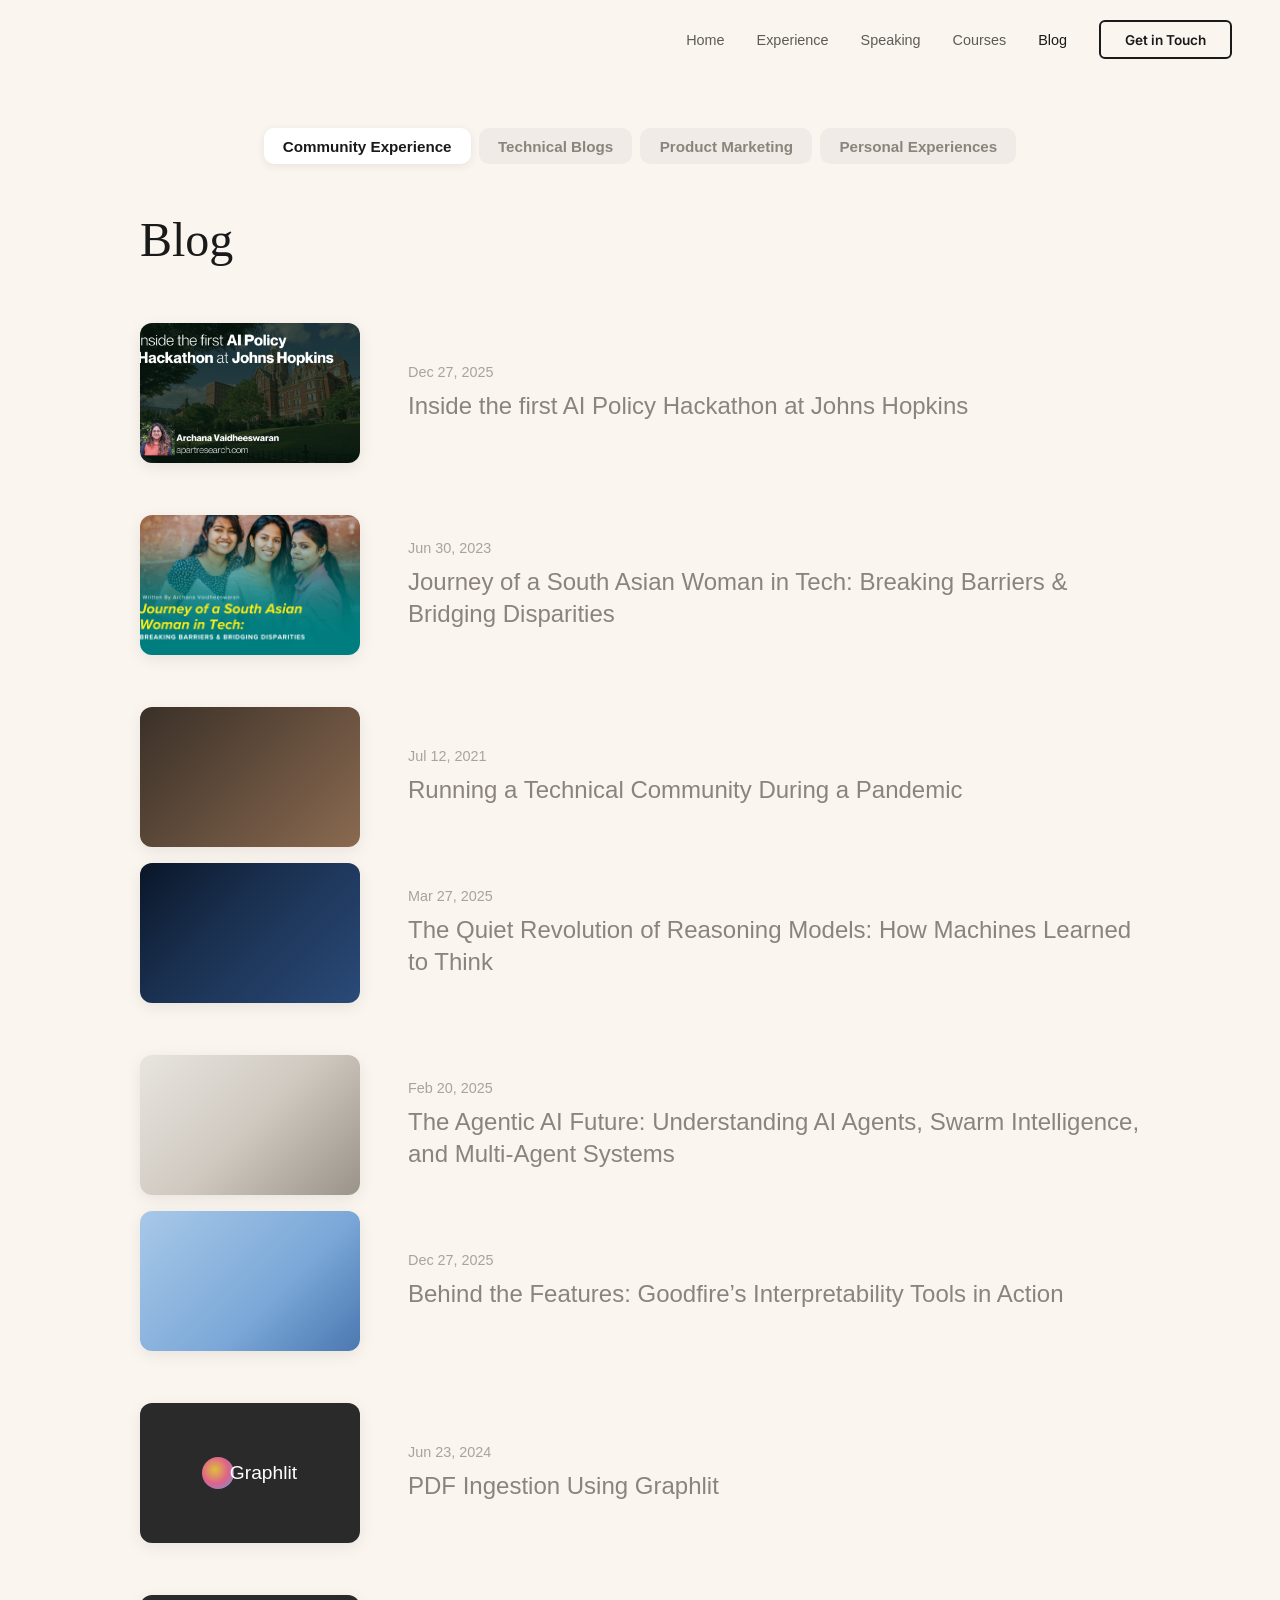
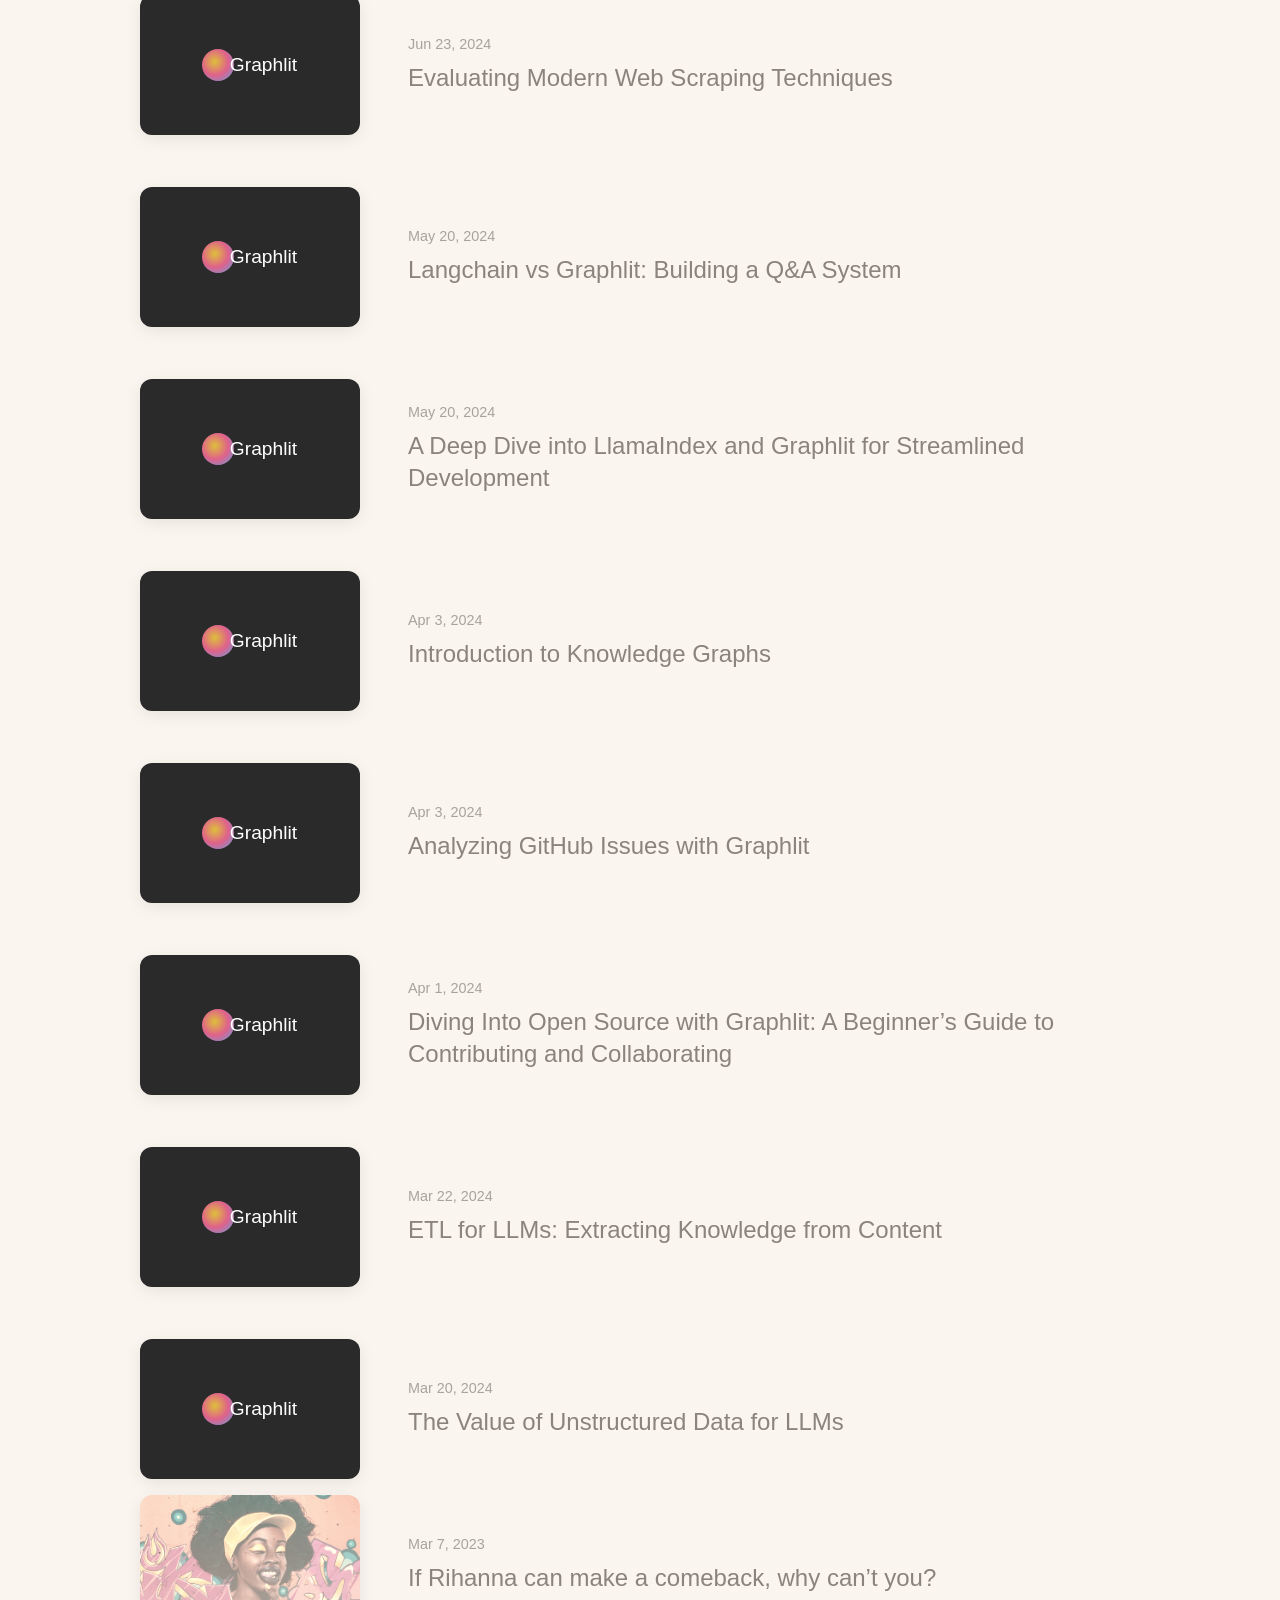
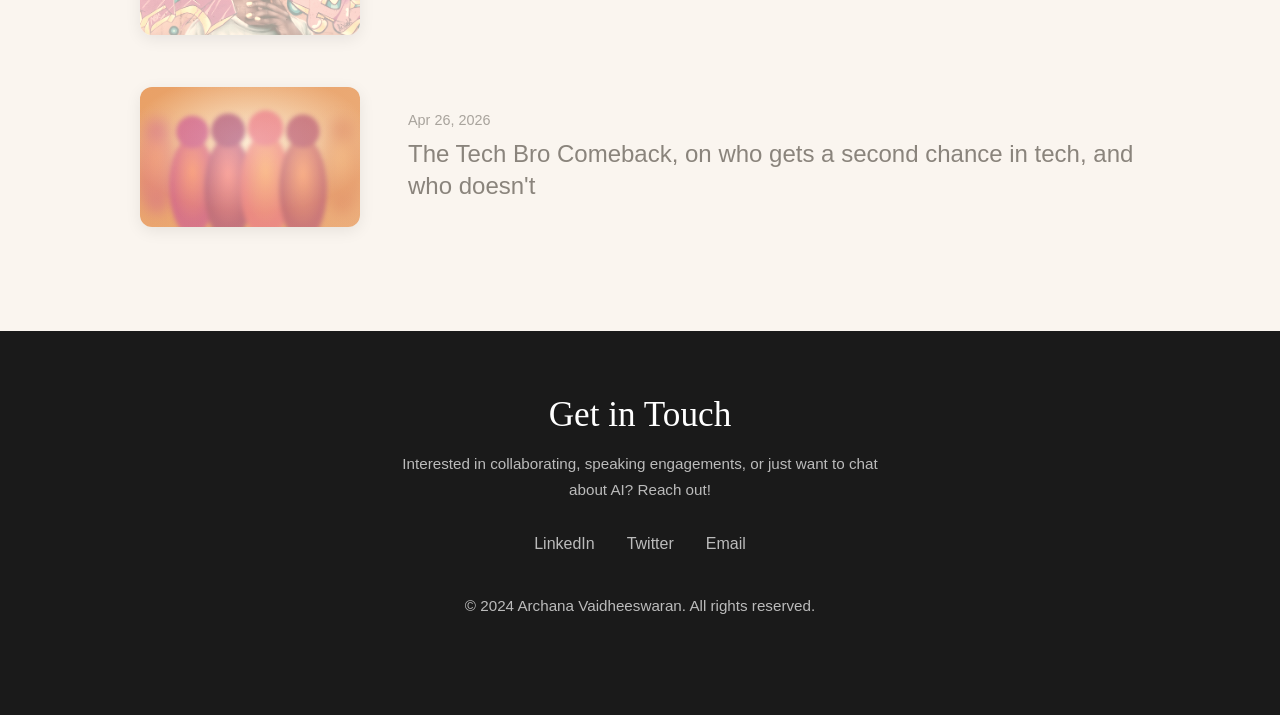
==== commit fe662e26: "Restore 'If Rihanna' card title + use tech-bros SVG as its thumb - Blog index card under Personal Ex" ====
--- a/blog/index.html
+++ b/blog/index.html
@@ -161,8 +161,8 @@
         <a href="./the-spark-comes-back/" class="blog-item">
           <div class="blog-thumb blog-thumb-rihanna"></div>
           <div class="blog-content">
-            <div class="blog-date">Apr 26, 2026</div>
-            <h3 class="blog-heading">The Spark Comes Back, on losing your passion for tech and the year it took me to start again</h3>
+            <div class="blog-date">Mar 7, 2023</div>
+            <h3 class="blog-heading">If Rihanna can make a comeback, why can&rsquo;t you?</h3>
           </div>
         </a>
         <a href="./the-tech-bro-comeback/" class="blog-item">
--- a/styles.css
+++ b/styles.css
@@ -1851,11 +1851,11 @@
 }
 
 .blog-thumb-techbro {
-  background:
-    radial-gradient(circle at 25% 32%, #ff8466 0%, transparent 45%),
-    radial-gradient(circle at 78% 70%, #c43d8a 0%, transparent 45%),
-    radial-gradient(circle at 55% 92%, #ffc066 0%, transparent 40%),
-    linear-gradient(135deg, #fdedd2 0%, #f3c590 60%, #e89c5f 100%);
+  background-image:
+    linear-gradient(135deg, rgba(250, 245, 239, 0.05), rgba(250, 245, 239, 0.2)),
+    url('../images/blog/tech-bros-blobs.svg');
+  background-size: cover;
+  background-position: center;
 }
 
 .blog-thumb-rihanna {
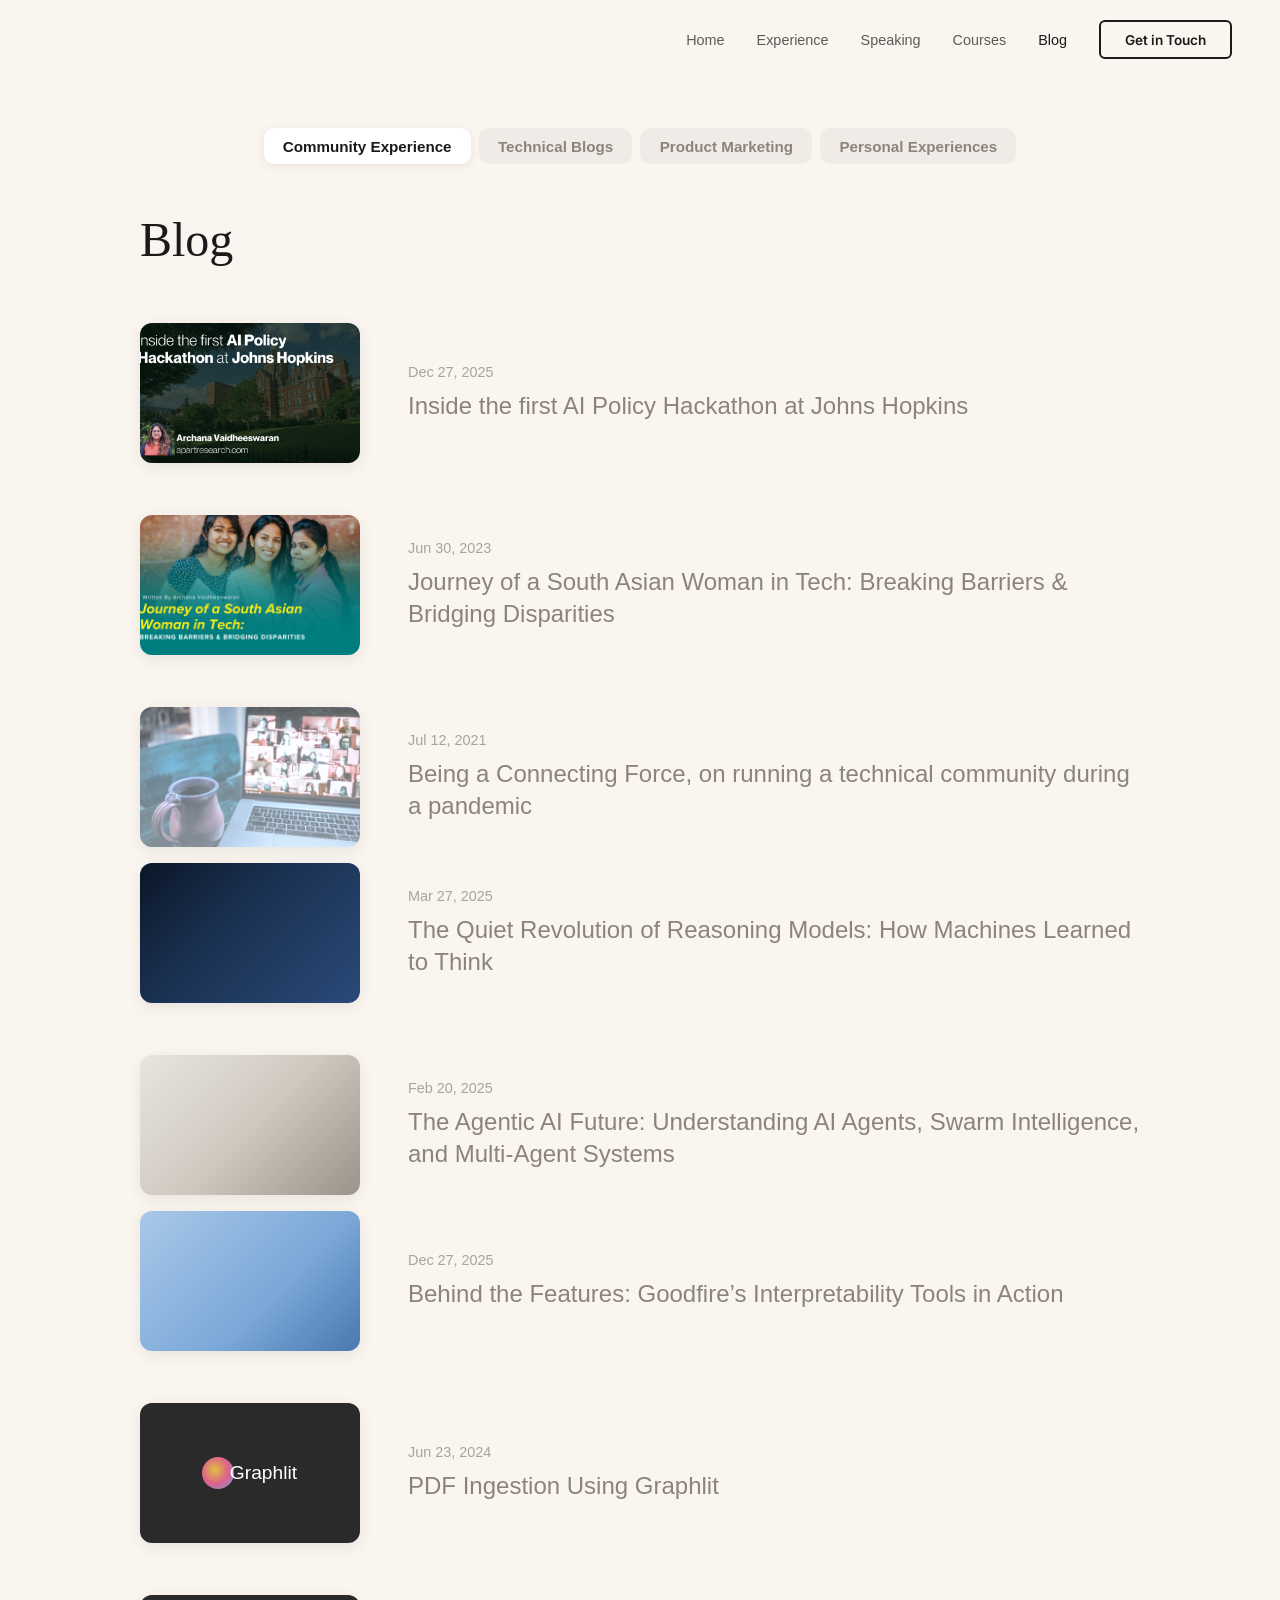
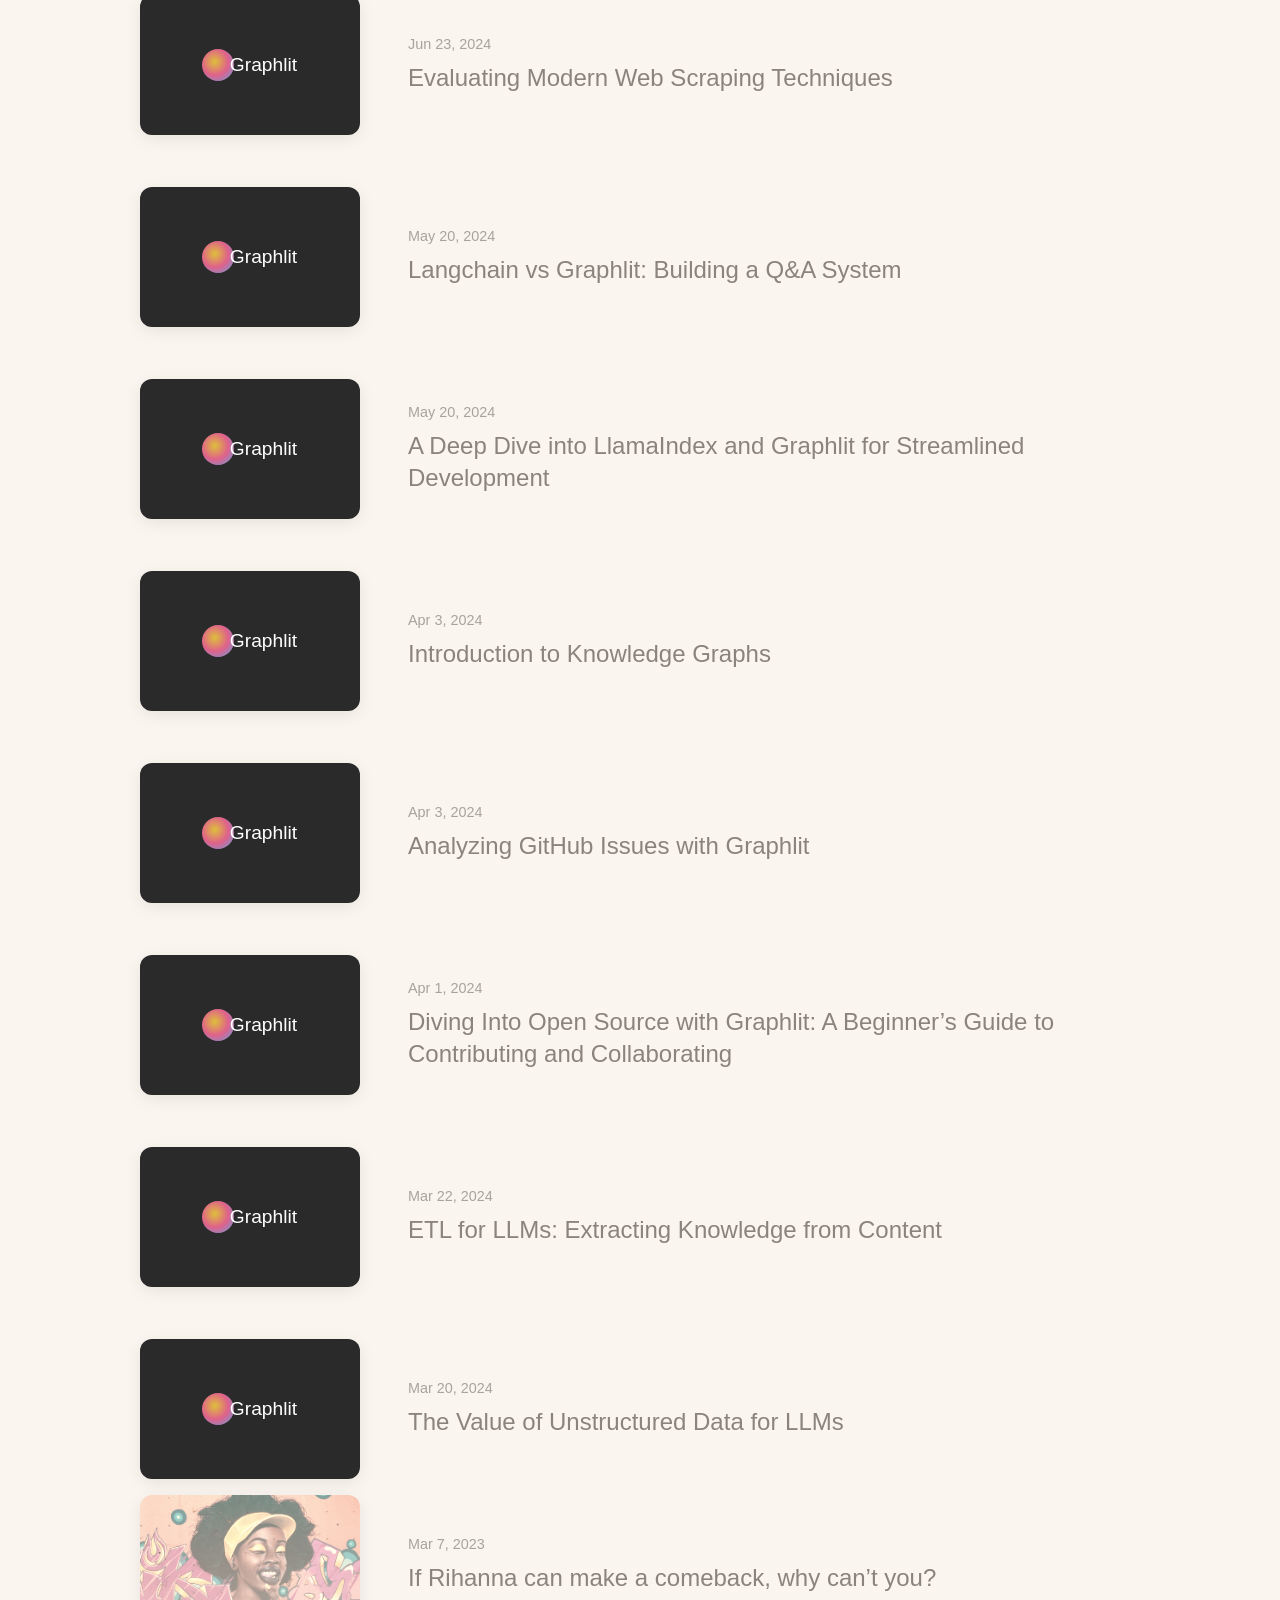
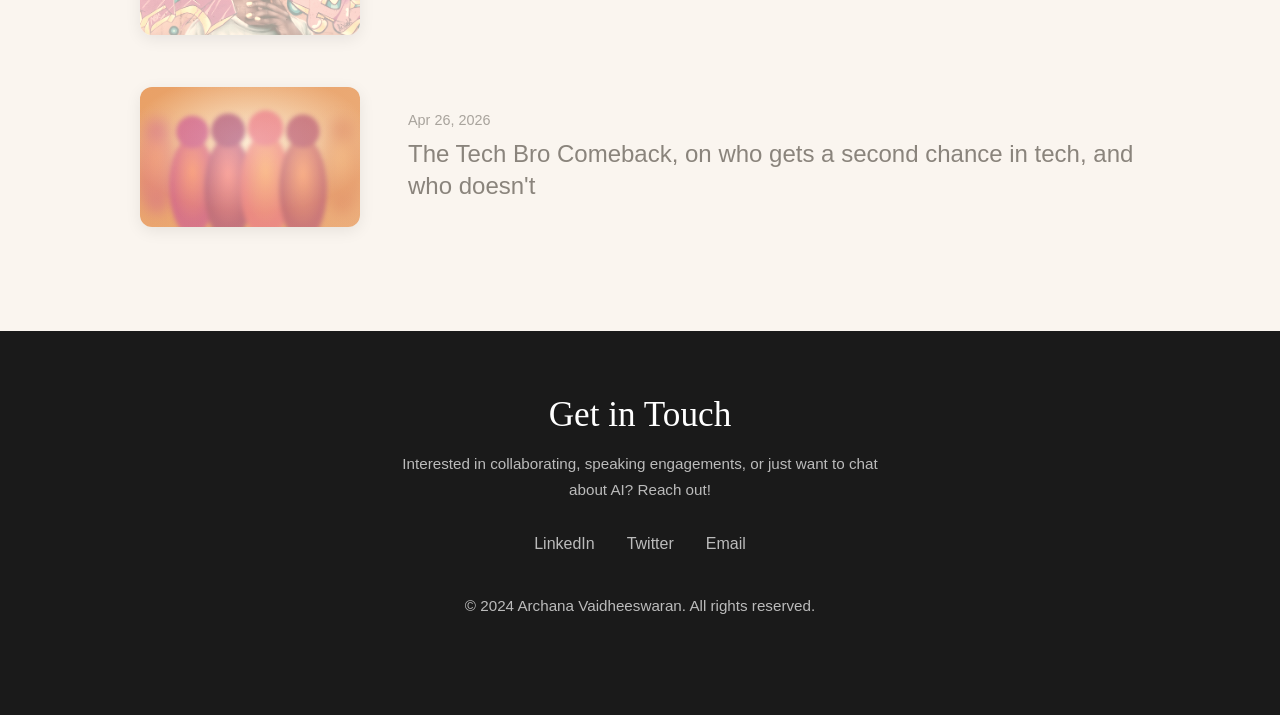
==== commit ec4b090f: "Add 'Being a Connecting Force' WWCode Fellowship essay - New blog post at /blog/being-a-connecting-f" ====
--- a/blog/index.html
+++ b/blog/index.html
@@ -55,11 +55,11 @@
             <h3 class="blog-heading">Journey of a South Asian Woman in Tech: Breaking Barriers &amp; Bridging Disparities</h3>
           </div>
         </a>
-        <a href="https://www.varchana.com/blog/running-a-technical-community-during-a-pandemic" target="_blank" rel="noopener" class="blog-item">
-          <div class="blog-thumb blog-thumb-5"></div>
+        <a href="./being-a-connecting-force/" class="blog-item">
+          <div class="blog-thumb blog-thumb-community"></div>
           <div class="blog-content">
             <div class="blog-date">Jul 12, 2021</div>
-            <h3 class="blog-heading">Running a Technical Community During a Pandemic</h3>
+            <h3 class="blog-heading">Being a Connecting Force, on running a technical community during a pandemic</h3>
           </div>
         </a>
       </div>
--- a/styles.css
+++ b/styles.css
@@ -1867,6 +1867,15 @@
   filter: sepia(0.4) hue-rotate(-15deg) saturate(0.9);
 }
 
+.blog-thumb-community {
+  background-image:
+    linear-gradient(180deg, rgba(250, 245, 239, 0.30), rgba(250, 245, 239, 0.50)),
+    url('../images/blog/communitypandemicblog.avif');
+  background-size: cover;
+  background-position: center;
+  filter: sepia(0.3) hue-rotate(170deg) saturate(0.85);
+}
+
 .blog-content {
   flex: 1;
 }
@@ -2165,6 +2174,40 @@
   pointer-events: none;
 }
 
+/* --- Background art for the WWCode community essay (faded image with cool tint) --- */
+.blog-post--community {
+  position: relative;
+  isolation: isolate;
+  background: #faf5ef;
+}
+
+.blog-post--community .blog-post-bg {
+  position: absolute;
+  inset: 0;
+  background-image: url('../../images/blog/communitypandemicblog.avif');
+  background-size: cover;
+  background-position: center top;
+  background-repeat: no-repeat;
+  opacity: 0.20;
+  filter: sepia(0.35) hue-rotate(170deg) saturate(0.8) contrast(1.05);
+  z-index: -1;
+  pointer-events: none;
+}
+
+.blog-post--community .blog-post-bg::after {
+  content: '';
+  position: absolute;
+  inset: 0;
+  background:
+    linear-gradient(180deg,
+      rgba(250, 245, 239, 0.30) 0%,
+      rgba(250, 245, 239, 0.62) 40%,
+      rgba(250, 245, 239, 0.92) 75%,
+      rgba(250, 245, 239, 1) 100%),
+    radial-gradient(ellipse at 50% 25%, rgba(120, 160, 200, 0.18), transparent 60%);
+  pointer-events: none;
+}
+
 /* --- Background art for the Rihanna / Spark essay (faded image with hue tint) --- */
 .blog-post--rihanna {
   position: relative;
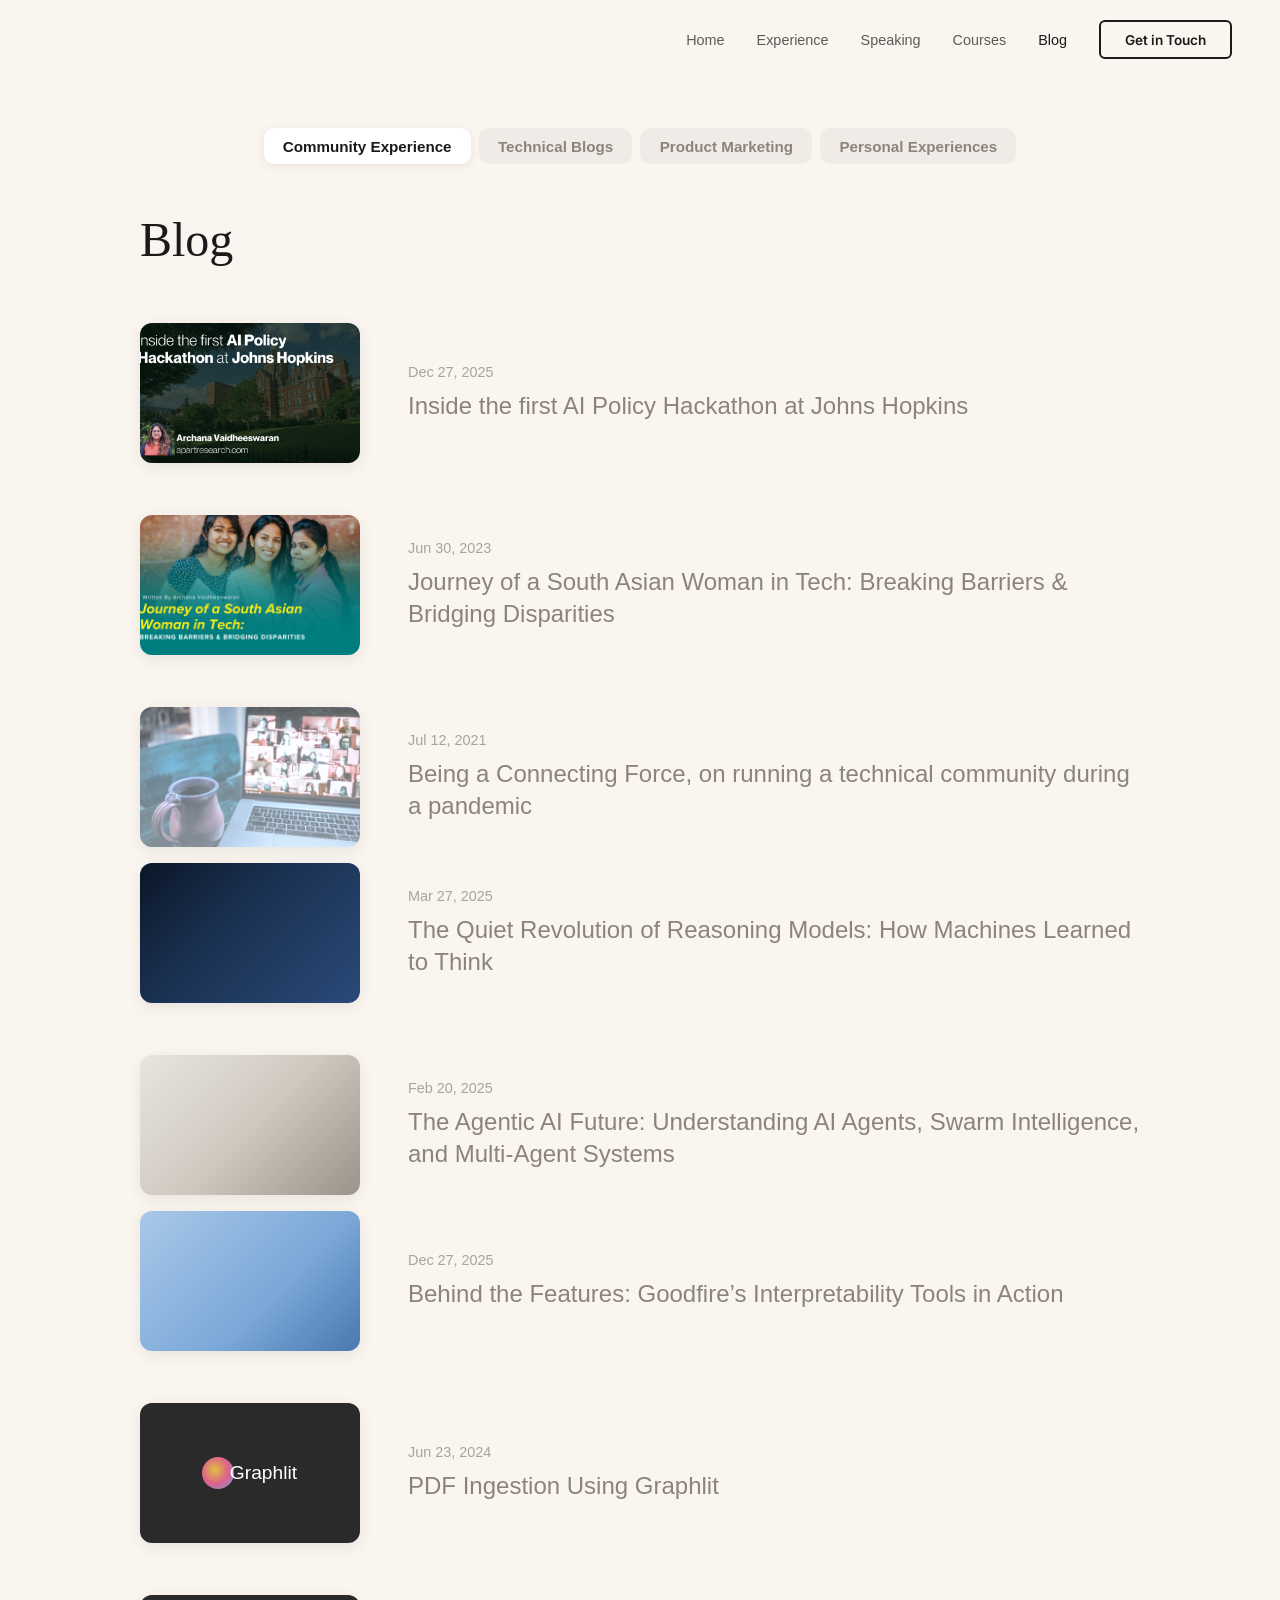
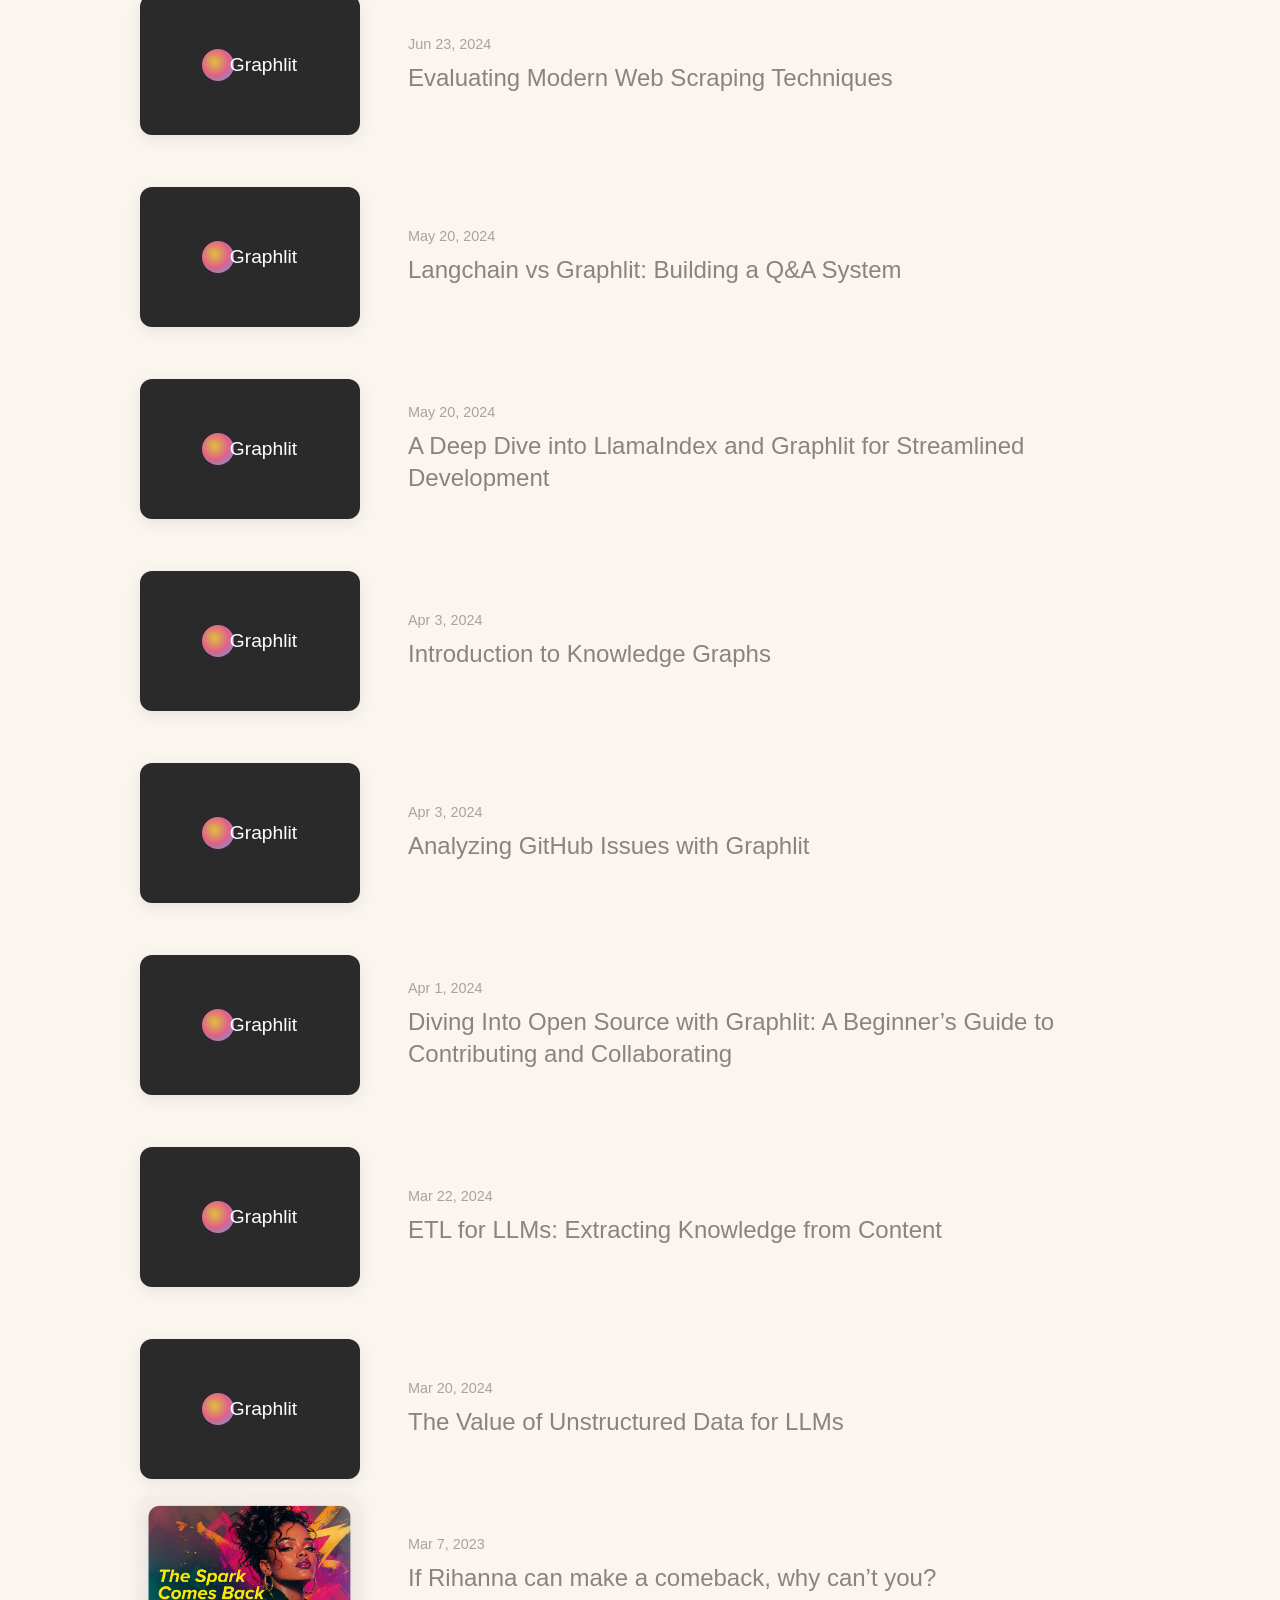
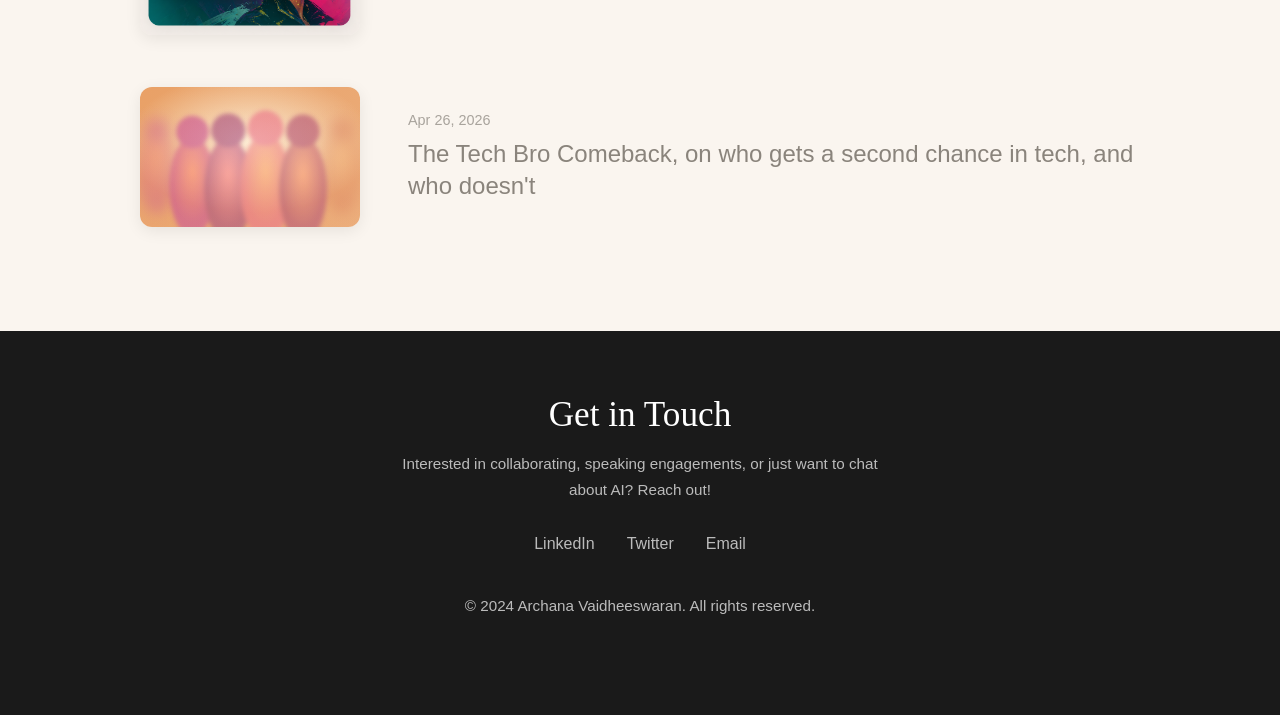
==== commit 16a10e5c: "Fix CSS image paths, remove stacking section, add Graphlit PDF post - CSS background-image paths: ch" ====
--- a/blog/index.html
+++ b/blog/index.html
@@ -91,7 +91,7 @@
             <h3 class="blog-heading">Behind the Features: Goodfire&rsquo;s Interpretability Tools in Action</h3>
           </div>
         </a>
-        <a href="#" class="blog-item">
+        <a href="./pdf-ingestion-using-graphlit/" class="blog-item">
           <div class="blog-thumb blog-thumb-graphlit"></div>
           <div class="blog-content">
             <div class="blog-date">Jun 23, 2024</div>
--- a/styles.css
+++ b/styles.css
@@ -1853,24 +1853,21 @@
 .blog-thumb-techbro {
   background-image:
     linear-gradient(135deg, rgba(250, 245, 239, 0.05), rgba(250, 245, 239, 0.2)),
-    url('../images/blog/tech-bros-blobs.svg');
+    url('images/blog/tech-bros-blobs.svg');
   background-size: cover;
   background-position: center;
 }
 
 .blog-thumb-rihanna {
-  background-image:
-    linear-gradient(180deg, rgba(250, 245, 239, 0.35), rgba(250, 245, 239, 0.55)),
-    url('../images/blog/rihanna_blog.webp');
+  background-image: url('images/blog/spark_thumbnail.png');
   background-size: cover;
   background-position: center;
-  filter: sepia(0.4) hue-rotate(-15deg) saturate(0.9);
 }
 
 .blog-thumb-community {
   background-image:
     linear-gradient(180deg, rgba(250, 245, 239, 0.30), rgba(250, 245, 239, 0.50)),
-    url('../images/blog/communitypandemicblog.avif');
+    url('images/blog/communitypandemicblog.avif');
   background-size: cover;
   background-position: center;
   filter: sepia(0.3) hue-rotate(170deg) saturate(0.85);
@@ -2014,6 +2011,32 @@
   background: #c9c4bc;
 }
 
+.post-original {
+  font-family: var(--font-sans);
+  font-size: 0.85rem;
+  color: #8a847c;
+  margin-top: 1.5rem;
+  font-style: italic;
+}
+
+.post-original a {
+  color: #b8866a;
+  border-bottom: 1px solid rgba(184, 134, 106, 0.4);
+}
+
+.post-original a:hover {
+  border-bottom-color: #b8866a;
+}
+
+.post-body code {
+  font-family: 'SF Mono', Menlo, Consolas, monospace;
+  font-size: 0.92em;
+  background: rgba(31, 28, 24, 0.06);
+  padding: 0.15em 0.4em;
+  border-radius: 4px;
+  color: #1f1c18;
+}
+
 /* --- Featured image (full-bleed) --- */
 .post-featured {
   max-width: 1100px;
@@ -2152,7 +2175,7 @@
 .blog-post--techbro .blog-post-bg {
   position: absolute;
   inset: 0;
-  background-image: url('../../images/blog/tech-bros-blobs.svg');
+  background-image: url('images/blog/tech-bros-blobs.svg');
   background-size: cover;
   background-position: center top;
   background-repeat: no-repeat;
@@ -2184,7 +2207,7 @@
 .blog-post--community .blog-post-bg {
   position: absolute;
   inset: 0;
-  background-image: url('../../images/blog/communitypandemicblog.avif');
+  background-image: url('images/blog/communitypandemicblog.avif');
   background-size: cover;
   background-position: center top;
   background-repeat: no-repeat;
@@ -2218,7 +2241,7 @@
 .blog-post--rihanna .blog-post-bg {
   position: absolute;
   inset: 0;
-  background-image: url('../../images/blog/rihanna_blog.webp');
+  background-image: url('images/blog/rihanna_blog.webp');
   background-size: cover;
   background-position: center top;
   background-repeat: no-repeat;
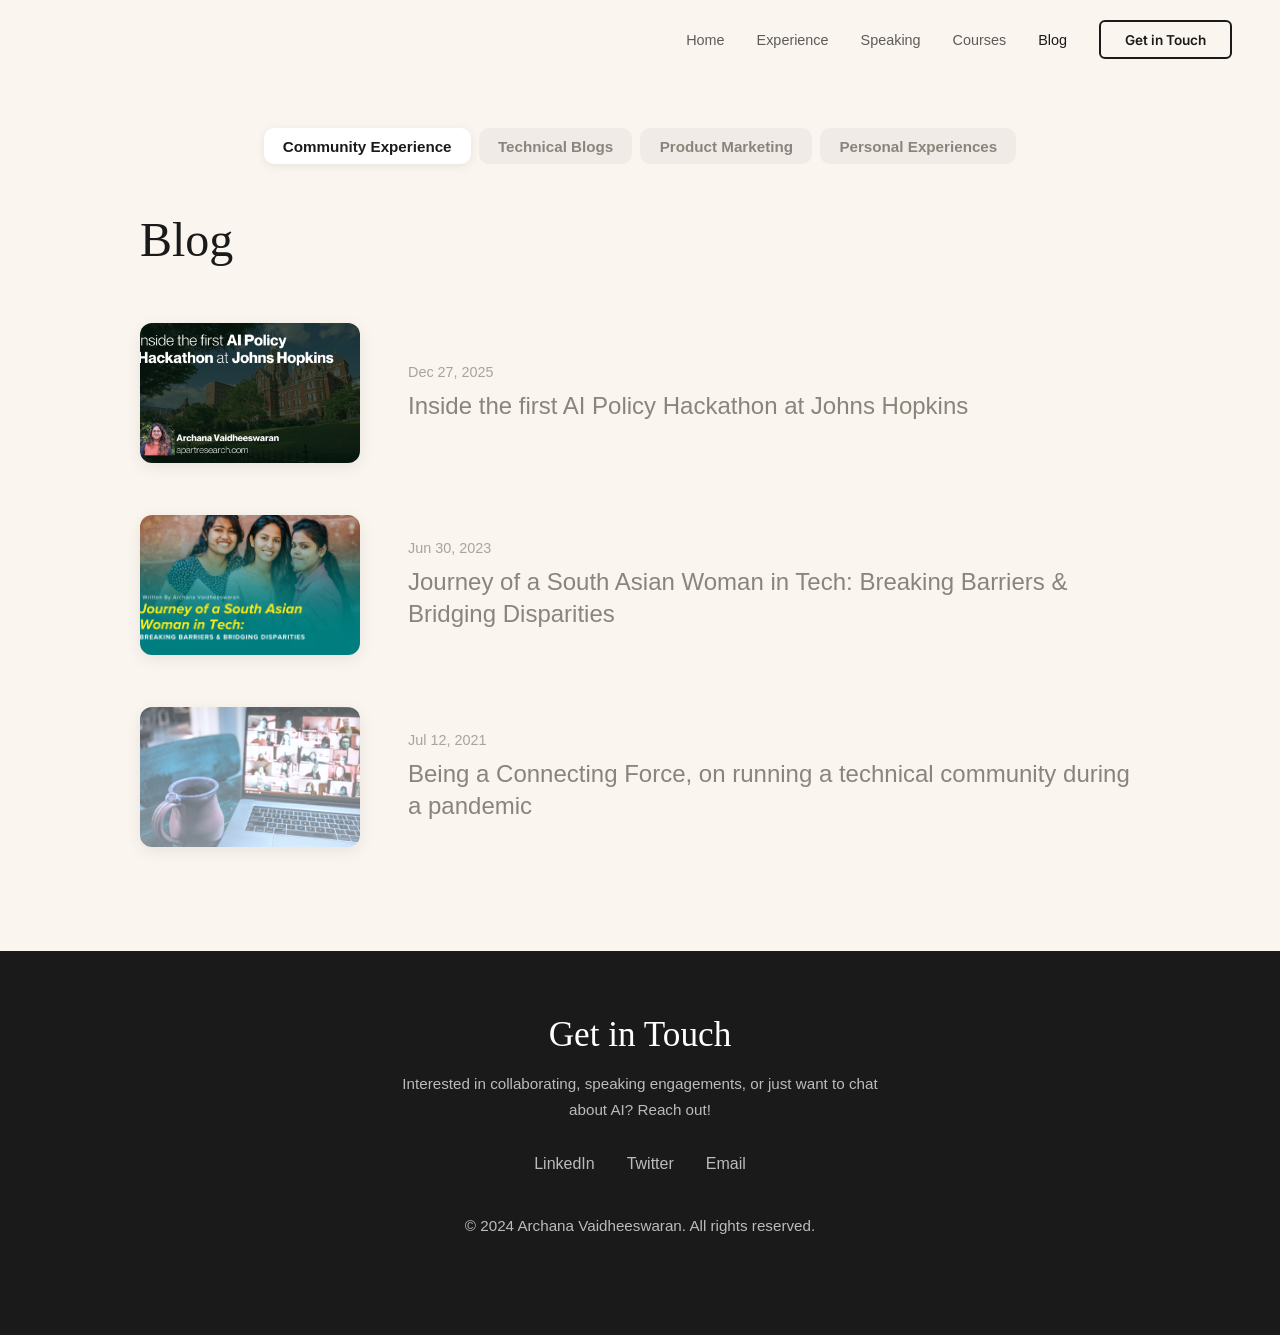
==== commit cc06665d: "Add Goodfire interpretability interview to Product Marketing - New local post at /blog/goodfire-inte" ====
--- a/blog/index.html
+++ b/blog/index.html
@@ -84,10 +84,10 @@
 
       <!-- PRODUCT MARKETING -->
       <div class="blog-list blog-category" data-category="product" hidden>
-        <a href="#" class="blog-item">
+        <a href="./goodfire-interpretability-tools/" class="blog-item">
           <div class="blog-thumb blog-thumb-goodfire"></div>
           <div class="blog-content">
-            <div class="blog-date">Dec 27, 2025</div>
+            <div class="blog-date">Dec 27, 2024</div>
             <h3 class="blog-heading">Behind the Features: Goodfire&rsquo;s Interpretability Tools in Action</h3>
           </div>
         </a>
--- a/styles.css
+++ b/styles.css
@@ -1804,6 +1804,10 @@
   gap: 2.25rem;
 }
 
+.blog-list[hidden] {
+  display: none;
+}
+
 .blog-item {
   display: flex;
   align-items: center;
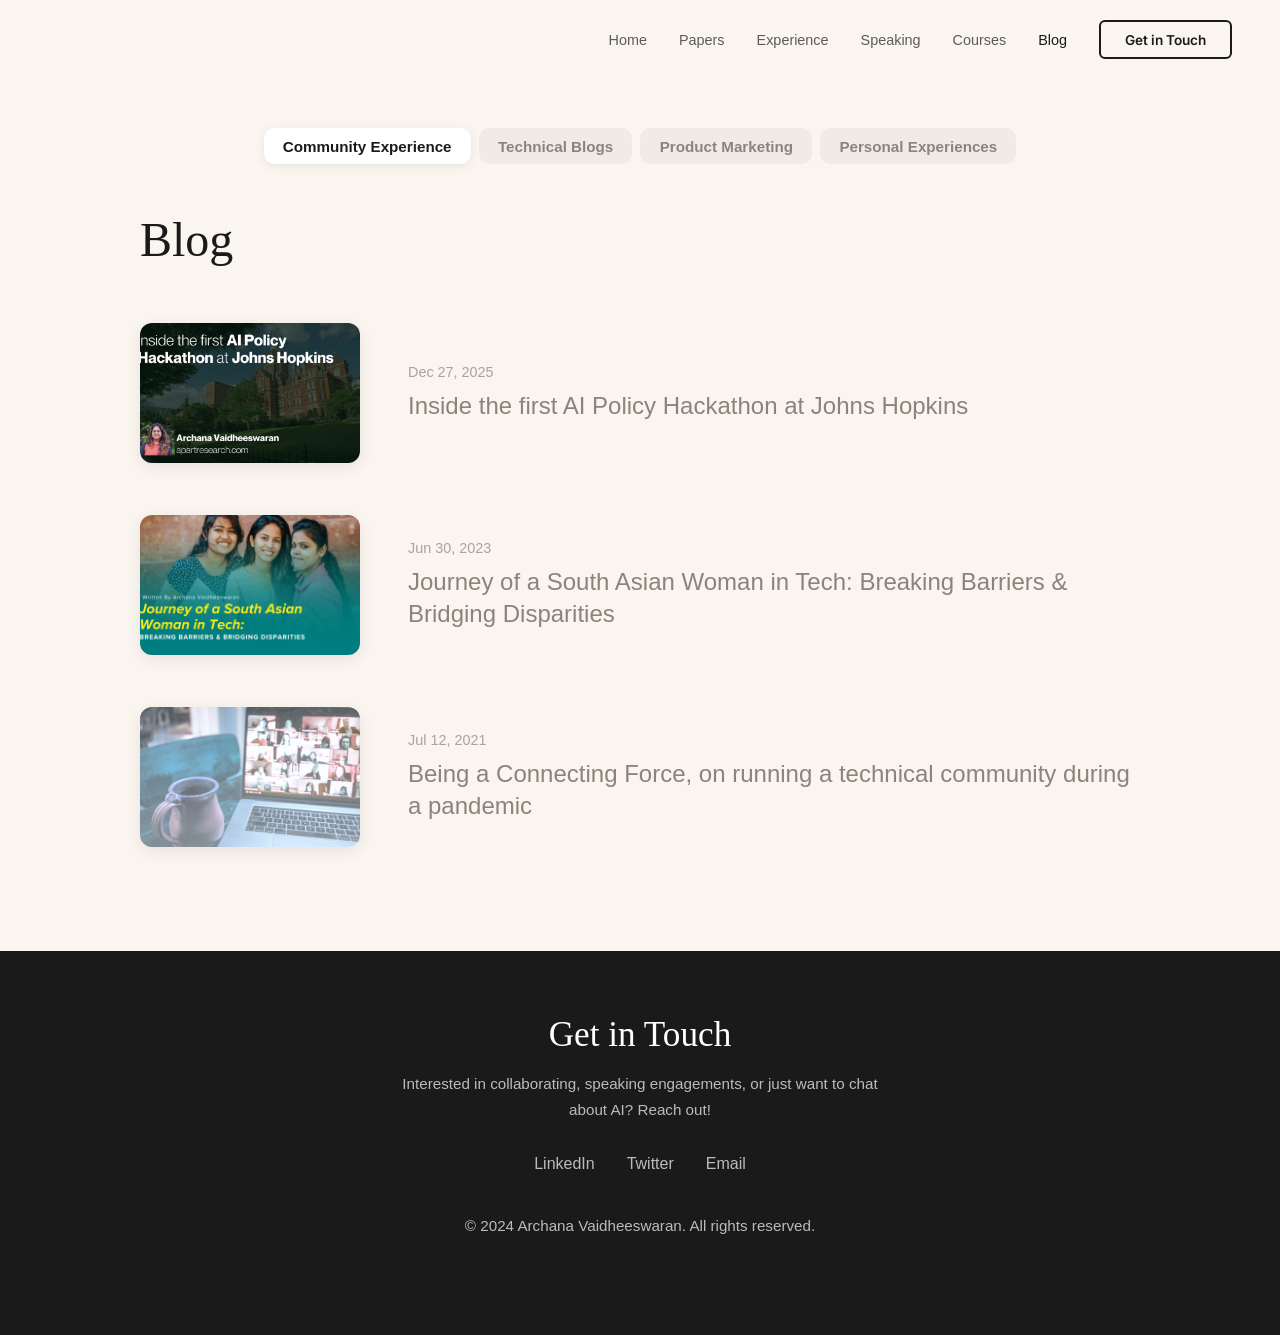
==== commit d12f3334: "Add research section and papers page - New "Papers & peer review" band under the hero: horizontal ra" ====
--- a/blog/index.html
+++ b/blog/index.html
@@ -17,6 +17,7 @@
   <nav class="navbar">
     <div class="nav-links">
       <a href="../index.html#home">Home</a>
+      <a href="../papers/">Papers</a>
       <a href="../index.html#experience">Experience</a>
       <a href="../speaking/">Speaking</a>
       <a href="../courses/">Courses</a>
@@ -66,15 +67,15 @@
 
       <!-- TECHNICAL BLOGS -->
       <div class="blog-list blog-category" data-category="technical" hidden>
-        <a href="#" class="blog-item">
+        <a href="./the-quiet-revolution-of-reasoning-models/" class="blog-item">
           <div class="blog-thumb blog-thumb-tech-1"></div>
           <div class="blog-content">
             <div class="blog-date">Mar 27, 2025</div>
             <h3 class="blog-heading">The Quiet Revolution of Reasoning Models: How Machines Learned to Think</h3>
           </div>
         </a>
-        <a href="#" class="blog-item">
-          <div class="blog-thumb blog-thumb-tech-2"></div>
+        <a href="./the-agentic-ai-future/" class="blog-item">
+          <div class="blog-thumb blog-thumb-tech-2" style="background-image: url('../images/blog/swarm/understanding-ai-agents1.webp'); background-size: cover; background-position: center;"></div>
           <div class="blog-content">
             <div class="blog-date">Feb 20, 2025</div>
             <h3 class="blog-heading">The Agentic AI Future: Understanding AI Agents, Swarm Intelligence, and Multi-Agent Systems</h3>
--- a/styles.css
+++ b/styles.css
@@ -120,8 +120,7 @@
   display: flex;
   align-items: center;
   justify-content: center;
-  min-height: 100vh;
-  padding: 10rem 3rem 6rem;
+  padding: 7rem 3rem 3rem;
   background: radial-gradient(ellipse at 65% 50%, #fdf6ee 0%, #f7e9d8 45%, #eddcc8 100%);
   overflow: hidden;
 }
@@ -130,8 +129,8 @@
   position: absolute;
   top: 50%;
   left: 50%;
-  width: 520px;
-  height: 520px;
+  width: 420px;
+  height: 420px;
   background: radial-gradient(circle at 35% 35%, #1a1a1a 0%, #2a2a2a 45%, rgba(26,26,26,0.6) 70%, rgba(26,26,26,0) 100%);
   border-radius: 50%;
   filter: blur(90px);
@@ -158,7 +157,7 @@
   width: 100%;
   display: flex;
   align-items: center;
-  gap: 5rem;
+  gap: 4rem;
 }
 
 .hero-text {
@@ -167,18 +166,18 @@
 }
 
 .hero-text h1 {
-  font-size: 3.2rem;
-  line-height: 1.15;
-  margin-bottom: 1.75rem;
+  font-size: 3.5rem;
+  line-height: 1.08;
+  margin-bottom: 1.5rem;
   color: var(--color-dark);
 }
 
 .hero-bio {
-  font-size: 1.02rem;
-  line-height: 1.75;
+  font-size: 1.05rem;
+  line-height: 1.65;
   color: #6a645c;
-  margin-bottom: 1.25rem;
-  max-width: 560px;
+  margin-bottom: 1.1rem;
+  max-width: 620px;
 }
 
 .hero-bio strong {
@@ -186,13 +185,25 @@
   font-weight: 600;
 }
 
+.hero-bio a {
+  color: var(--color-dark);
+  font-weight: 600;
+  border-bottom: 1.5px solid rgba(26, 26, 26, 0.28);
+  transition: border-color 0.25s ease, opacity 0.25s ease;
+}
+
+.hero-bio a:hover {
+  border-bottom-color: var(--color-dark);
+  opacity: 0.72;
+}
+
 .hero-photo-wrapper {
   flex-shrink: 0;
 }
 
 .hero-photo-card {
   position: relative;
-  width: 320px;
+  width: 270px;
   background: var(--color-white);
   border-radius: var(--radius);
   padding: 10px;
@@ -201,7 +212,7 @@
 
 .hero-photo {
   width: 100%;
-  height: 400px;
+  height: 330px;
   object-fit: cover;
   object-position: center top;
   border-radius: var(--radius-sm);
@@ -1746,7 +1757,9 @@
 
 /* Additional thumbnails for new categories */
 .blog-thumb-tech-1 {
-  background: linear-gradient(135deg, #0a1628 0%, #1a3050 40%, #2a4a78 100%);
+  background-image: url('images/blog/reasoning_models/reasoning_models1.avif');
+  background-size: cover;
+  background-position: center;
 }
 
 .blog-thumb-tech-2 {
@@ -1754,7 +1767,9 @@
 }
 
 .blog-thumb-goodfire {
-  background: linear-gradient(135deg, #a8c8e8 0%, #7ba8d8 60%, #4a78b0 100%);
+  background-image: url('images/blog/goodfire_interp/goodfire1.webp');
+  background-size: cover;
+  background-position: center;
 }
 
 .blog-thumb-graphlit {
@@ -2765,11 +2780,11 @@
     gap: 2.5rem;
   }
   .hero-text h1 {
-    font-size: 2.4rem;
+    font-size: 2.7rem;
   }
   .hero-bio {
     max-width: 100%;
-    font-size: 0.98rem;
+    font-size: 1rem;
   }
   .hero-photo-card {
     width: 260px;
@@ -3012,12 +3027,12 @@
     padding: 7rem 1.25rem 3.5rem;
   }
   .hero-text h1 {
-    font-size: 2rem;
-    line-height: 1.2;
+    font-size: 2.3rem;
+    line-height: 1.15;
     margin-bottom: 1.25rem;
   }
   .hero-bio {
-    font-size: 0.94rem;
+    font-size: 0.98rem;
     line-height: 1.7;
     margin-bottom: 1rem;
   }
@@ -3122,7 +3137,7 @@
 /* ------ Very small phones (≤ 420px) ------ */
 @media (max-width: 420px) {
   .hero-text h1 {
-    font-size: 1.75rem;
+    font-size: 2.05rem;
   }
   .hero-photo-card {
     width: 200px;
@@ -3156,3 +3171,506 @@
     width: 260px;
   }
 }
+
+/* ===========================
+   RESEARCH / PAPERS BAND
+   Sits directly under the hero and bridges its warm gradient
+   into the logo marquee below.
+   =========================== */
+.research-band {
+  padding: 4rem 0 4.5rem;
+  background: linear-gradient(180deg, #eddcc8 0%, #f4e8d8 45%, #ede0d4 100%);
+  overflow: hidden;
+}
+
+.research-header {
+  max-width: 1180px;
+  margin: 0 auto 1.75rem;
+  padding: 0 3rem;
+  display: flex;
+  align-items: flex-end;
+  justify-content: space-between;
+  gap: 2rem;
+}
+
+.research-eyebrow {
+  display: inline-block;
+  font-family: var(--font-sans);
+  font-size: 0.78rem;
+  font-weight: 600;
+  letter-spacing: 0.14em;
+  text-transform: uppercase;
+  color: #8a7f70;
+  margin-bottom: 0.85rem;
+}
+
+.research-header h2 {
+  font-family: var(--font-serif);
+  font-size: 2.8rem;
+  font-weight: 400;
+  line-height: 1.1;
+  letter-spacing: -0.01em;
+  margin-bottom: 0.7rem;
+  color: var(--color-dark);
+}
+
+.research-sub {
+  font-family: var(--font-sans);
+  font-size: 1rem;
+  line-height: 1.65;
+  color: #6a645c;
+  max-width: 640px;
+}
+
+.research-link {
+  font-family: var(--font-ui);
+  font-size: 0.85rem;
+  font-weight: 500;
+  letter-spacing: 0.02em;
+  color: var(--color-dark);
+  border-bottom: 2px solid var(--color-dark);
+  padding-bottom: 3px;
+  white-space: nowrap;
+  transition: transform 0.3s ease, opacity 0.3s ease;
+}
+
+.research-link:hover {
+  transform: translateX(4px);
+  opacity: 0.75;
+}
+
+.research-stats {
+  max-width: 1180px;
+  margin: 0 auto 2.25rem;
+  padding: 0 3rem;
+  display: flex;
+  flex-wrap: wrap;
+  gap: 0.6rem;
+}
+
+.research-stat {
+  display: inline-flex;
+  align-items: center;
+  gap: 0.35rem;
+  padding: 0.45rem 0.95rem;
+  border-radius: 999px;
+  background: rgba(255, 255, 255, 0.6);
+  border: 1px solid rgba(26, 26, 26, 0.08);
+  font-family: var(--font-ui);
+  font-size: 0.8rem;
+  font-weight: 500;
+  color: #5a544c;
+}
+
+.research-stat strong {
+  font-weight: 700;
+  color: var(--color-dark);
+}
+
+/* --- Horizontal paper rail --- */
+.research-scroller {
+  position: relative;
+  padding: 0 3rem 1.25rem;
+  overflow-x: auto;
+  overflow-y: hidden;
+  scroll-snap-type: x proximity;
+  -webkit-overflow-scrolling: touch;
+}
+
+.research-scroller::-webkit-scrollbar {
+  height: 6px;
+}
+
+.research-scroller::-webkit-scrollbar-track {
+  background: rgba(0, 0, 0, 0.05);
+  border-radius: 3px;
+  margin: 0 3rem;
+}
+
+.research-scroller::-webkit-scrollbar-thumb {
+  background: rgba(31, 28, 24, 0.25);
+  border-radius: 3px;
+  transition: background 0.2s ease;
+}
+
+.research-scroller::-webkit-scrollbar-thumb:hover {
+  background: rgba(31, 28, 24, 0.5);
+}
+
+.research-track {
+  display: inline-flex;
+  align-items: stretch;
+  gap: 1.25rem;
+  padding: 0.4rem 0 0.75rem;
+}
+
+.paper-card {
+  scroll-snap-align: start;
+  flex: 0 0 330px;
+  width: 330px;
+  display: flex;
+  flex-direction: column;
+  background: var(--color-white);
+  border-radius: 22px;
+  padding: 1.5rem 1.5rem 1.4rem;
+  box-shadow: 0 2px 18px rgba(0, 0, 0, 0.06);
+  transition: transform 0.4s cubic-bezier(0.25, 0.46, 0.45, 0.94), box-shadow 0.4s;
+}
+
+.paper-card:hover {
+  transform: translateY(-4px);
+  box-shadow: 0 12px 32px rgba(0, 0, 0, 0.11);
+}
+
+.paper-card-top {
+  display: flex;
+  align-items: center;
+  justify-content: space-between;
+  gap: 0.75rem;
+  margin-bottom: 1.1rem;
+}
+
+.paper-venue {
+  font-family: var(--font-ui);
+  font-size: 0.7rem;
+  font-weight: 600;
+  letter-spacing: 0.04em;
+  text-transform: uppercase;
+  padding: 0.4rem 0.7rem;
+  border-radius: 10px;
+  color: #3a352e;
+  background: var(--color-blue);
+  white-space: nowrap;
+}
+
+.paper-venue--blue   { background: var(--color-blue); }
+.paper-venue--green  { background: var(--color-green); }
+.paper-venue--purple { background: var(--color-purple); }
+.paper-venue--peach  { background: var(--color-peach); }
+.paper-venue--lilac  { background: #e2d3ea; }
+.paper-venue--sand   { background: #ece2d2; }
+
+.paper-year {
+  font-family: var(--font-ui);
+  font-size: 0.78rem;
+  letter-spacing: 0.04em;
+  color: #b3ada5;
+}
+
+.paper-card h3 {
+  font-family: var(--font-serif);
+  font-size: 1.32rem;
+  font-weight: 400;
+  line-height: 1.25;
+  color: var(--color-dark);
+  margin-bottom: 0.75rem;
+}
+
+.paper-card p {
+  font-family: var(--font-sans);
+  font-size: 0.92rem;
+  line-height: 1.6;
+  color: #78726a;
+  margin-bottom: 1.35rem;
+}
+
+.paper-links {
+  margin-top: auto;
+  display: flex;
+  align-items: center;
+  flex-wrap: wrap;
+  gap: 0.5rem 1rem;
+}
+
+.paper-status {
+  display: inline-flex;
+  align-items: center;
+  gap: 0.4rem;
+  font-family: var(--font-ui);
+  font-size: 0.75rem;
+  font-weight: 500;
+  color: #4a453e;
+}
+
+.paper-status::before {
+  content: '';
+  width: 7px;
+  height: 7px;
+  border-radius: 50%;
+  background: #6fbf8b;
+  box-shadow: 0 0 0 3px rgba(111, 191, 139, 0.22);
+}
+
+.paper-links a {
+  font-family: var(--font-ui);
+  font-size: 0.8rem;
+  font-weight: 500;
+  color: var(--color-dark);
+  border-bottom: 1.5px solid rgba(26, 26, 26, 0.22);
+  padding-bottom: 2px;
+  transition: border-color 0.25s ease, opacity 0.25s ease;
+}
+
+.paper-links a:hover {
+  border-bottom-color: var(--color-dark);
+  opacity: 0.7;
+}
+
+/* --- Reviewer quotes --- */
+.research-reviews {
+  max-width: 1180px;
+  margin: 3rem auto 0;
+  padding: 0 3rem;
+}
+
+.research-reviews-title {
+  font-family: var(--font-sans);
+  font-size: 0.78rem;
+  font-weight: 600;
+  letter-spacing: 0.14em;
+  text-transform: uppercase;
+  color: #8a7f70;
+  margin-bottom: 1.25rem;
+}
+
+.review-quotes {
+  display: grid;
+  grid-template-columns: repeat(2, 1fr);
+  gap: 1.25rem;
+}
+
+.review-quote {
+  position: relative;
+  background: rgba(255, 255, 255, 0.72);
+  border: 1px solid rgba(26, 26, 26, 0.07);
+  border-radius: 20px;
+  padding: 1.7rem 1.85rem 1.5rem;
+  margin: 0;
+}
+
+.review-quote::before {
+  content: '\201C';
+  position: absolute;
+  top: 0.35rem;
+  left: 1.3rem;
+  font-family: var(--font-serif);
+  font-size: 3.5rem;
+  line-height: 1;
+  color: rgba(26, 26, 26, 0.12);
+}
+
+.review-quote blockquote {
+  position: relative;
+  font-family: var(--font-serif);
+  font-size: 1.12rem;
+  line-height: 1.55;
+  color: var(--color-dark);
+  margin: 0 0 1rem;
+}
+
+.review-quote figcaption {
+  display: flex;
+  flex-direction: column;
+  gap: 0.25rem;
+  font-family: var(--font-ui);
+  font-size: 0.78rem;
+  line-height: 1.5;
+  color: #8a827a;
+}
+
+.review-source {
+  font-weight: 600;
+  color: #4a453e;
+}
+
+@media (max-width: 900px) {
+  .research-band {
+    padding: 4rem 0 3.5rem;
+  }
+  .research-header,
+  .research-stats,
+  .research-reviews {
+    padding: 0 1.5rem;
+    flex-direction: column;
+    align-items: flex-start;
+  }
+  .research-stats {
+    flex-direction: row;
+  }
+  .research-header h2 {
+    font-size: 2.2rem;
+  }
+  .research-scroller {
+    padding: 0 1.5rem 1.25rem;
+  }
+  .research-scroller::-webkit-scrollbar-track {
+    margin: 0 1.5rem;
+  }
+  .paper-card {
+    flex-basis: 290px;
+    width: 290px;
+  }
+  .review-quotes {
+    grid-template-columns: 1fr;
+  }
+}
+
+@media (max-width: 480px) {
+  .research-header h2 {
+    font-size: 1.9rem;
+  }
+  .research-sub {
+    font-size: 0.92rem;
+  }
+  .paper-card {
+    flex-basis: 260px;
+    width: 260px;
+    padding: 1.25rem 1.25rem 1.15rem;
+  }
+  .paper-card h3 {
+    font-size: 1.18rem;
+  }
+  .review-quote {
+    padding: 1.5rem 1.4rem 1.3rem;
+  }
+  .review-quote blockquote {
+    font-size: 1.02rem;
+  }
+}
+
+/* ===========================
+   PAPERS PAGE
+   =========================== */
+.papers-stats {
+  padding: 0;
+  margin: 0 0 3.5rem;
+}
+
+.research-stat--link {
+  transition: background 0.25s ease, border-color 0.25s ease;
+}
+
+.research-stat--link:hover {
+  background: rgba(255, 255, 255, 0.95);
+  border-color: rgba(26, 26, 26, 0.2);
+}
+
+.papers-year-group {
+  display: flex;
+  align-items: flex-start;
+  gap: 3rem;
+  padding: 2.75rem 0;
+  border-top: 1px solid rgba(0, 0, 0, 0.08);
+}
+
+.papers-year {
+  flex: 0 0 120px;
+  position: sticky;
+  top: 110px;
+  font-family: var(--font-serif);
+  font-size: 2.1rem;
+  line-height: 1;
+  color: #b3ada5;
+}
+
+.papers-list {
+  flex: 1;
+  min-width: 0;
+  display: flex;
+  flex-direction: column;
+  gap: 2.75rem;
+}
+
+.paper-entry {
+  max-width: 720px;
+}
+
+.paper-entry-meta {
+  display: flex;
+  align-items: center;
+  flex-wrap: wrap;
+  gap: 0.6rem 0.9rem;
+  margin-bottom: 0.9rem;
+}
+
+.paper-entry h2 {
+  font-family: var(--font-serif);
+  font-size: 1.75rem;
+  font-weight: 400;
+  line-height: 1.25;
+  color: var(--color-dark);
+  margin-bottom: 0.65rem;
+}
+
+.paper-entry h2 a {
+  border-bottom: 1.5px solid transparent;
+  transition: border-color 0.25s ease;
+}
+
+.paper-entry h2 a:hover {
+  border-bottom-color: rgba(26, 26, 26, 0.35);
+}
+
+.paper-entry-authors {
+  font-family: var(--font-ui);
+  font-size: 0.85rem;
+  line-height: 1.6;
+  color: #8a827a;
+  margin-bottom: 0.85rem;
+}
+
+.paper-entry-authors strong {
+  font-weight: 600;
+  color: var(--color-dark);
+}
+
+.paper-entry-body {
+  font-family: var(--font-sans);
+  font-size: 1rem;
+  line-height: 1.7;
+  color: #6a645c;
+  margin-bottom: 1.1rem;
+}
+
+.paper-entry-links {
+  display: flex;
+  flex-wrap: wrap;
+  gap: 1.25rem;
+}
+
+.paper-entry-links a {
+  font-family: var(--font-ui);
+  font-size: 0.82rem;
+  font-weight: 500;
+  color: var(--color-dark);
+  border-bottom: 1.5px solid rgba(26, 26, 26, 0.22);
+  padding-bottom: 2px;
+  transition: border-color 0.25s ease, opacity 0.25s ease;
+}
+
+.paper-entry-links a:hover {
+  border-bottom-color: var(--color-dark);
+  opacity: 0.7;
+}
+
+@media (max-width: 900px) {
+  .papers-year-group {
+    flex-direction: column;
+    gap: 1.5rem;
+    padding: 2.25rem 0;
+  }
+  .papers-year {
+    position: static;
+    flex-basis: auto;
+    font-size: 1.7rem;
+  }
+  .papers-list {
+    gap: 2.25rem;
+  }
+  .paper-entry h2 {
+    font-size: 1.45rem;
+  }
+  .paper-entry-body {
+    font-size: 0.95rem;
+  }
+}
